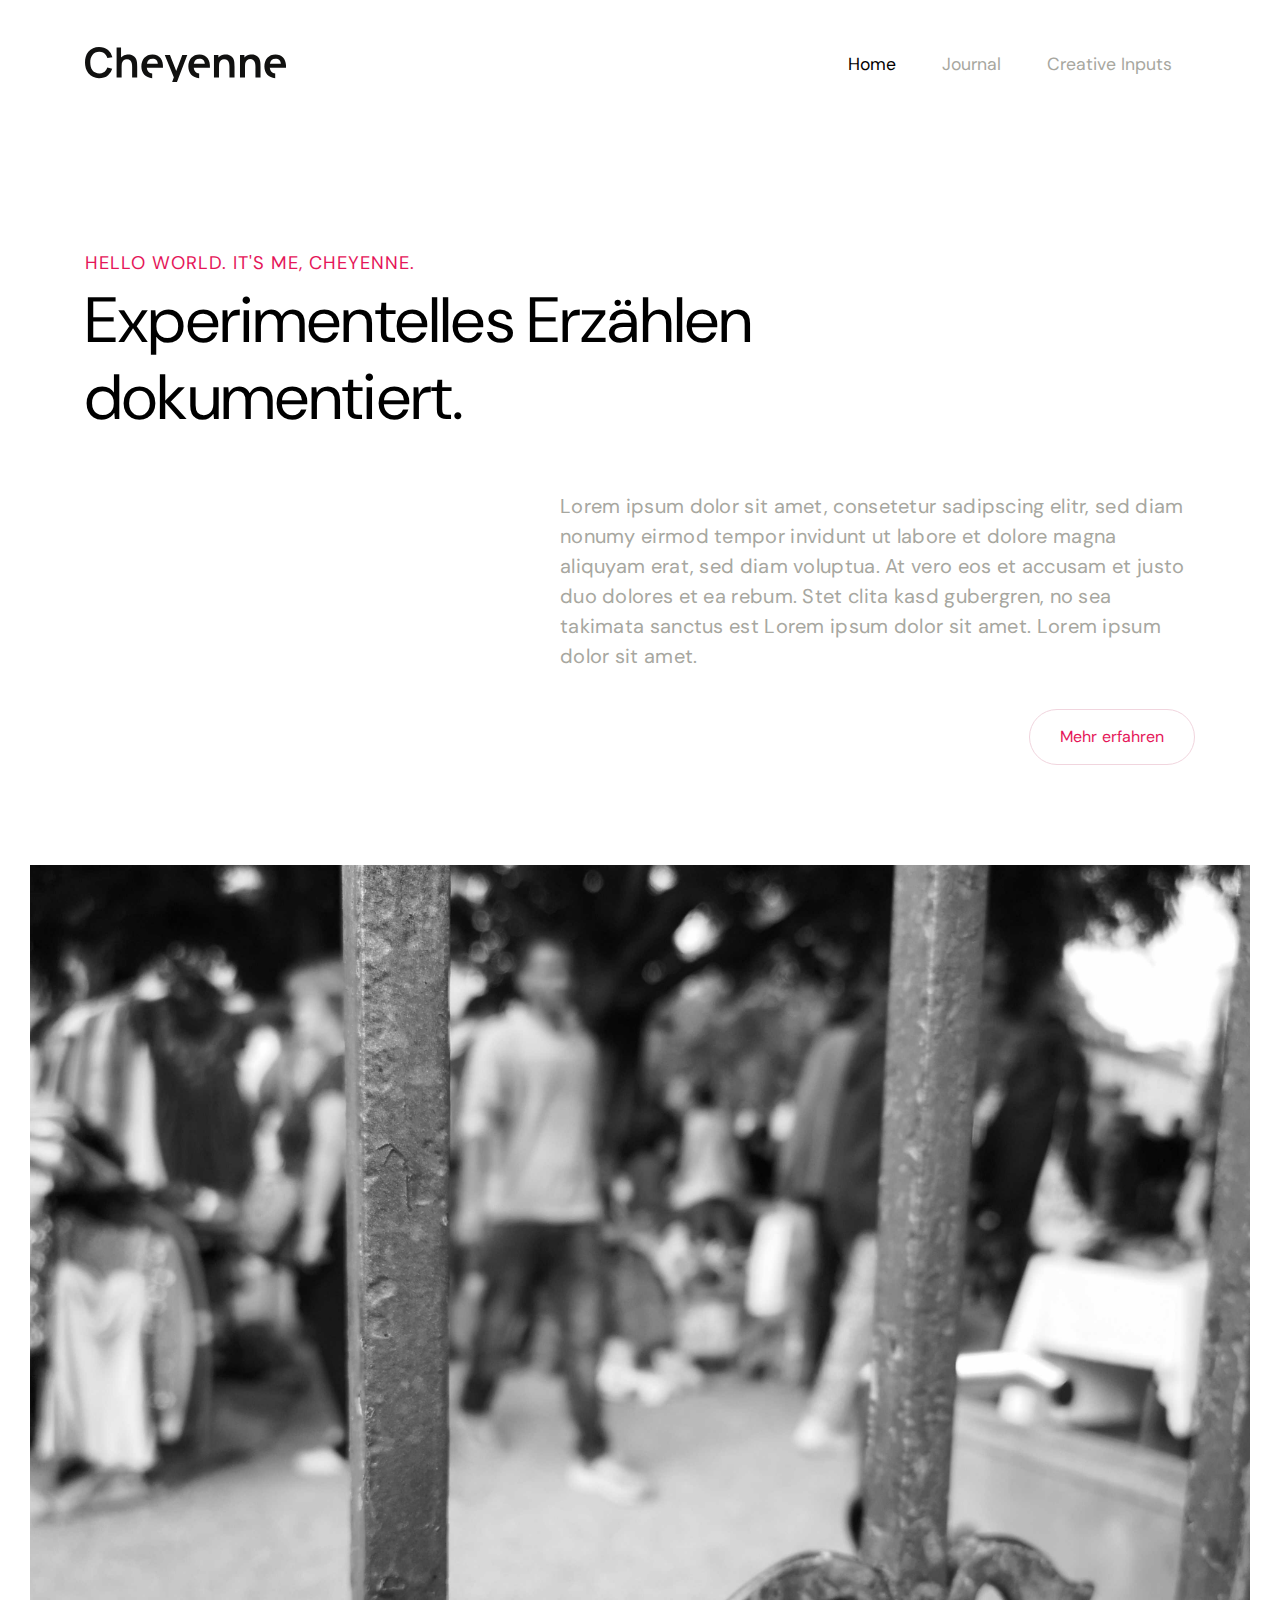
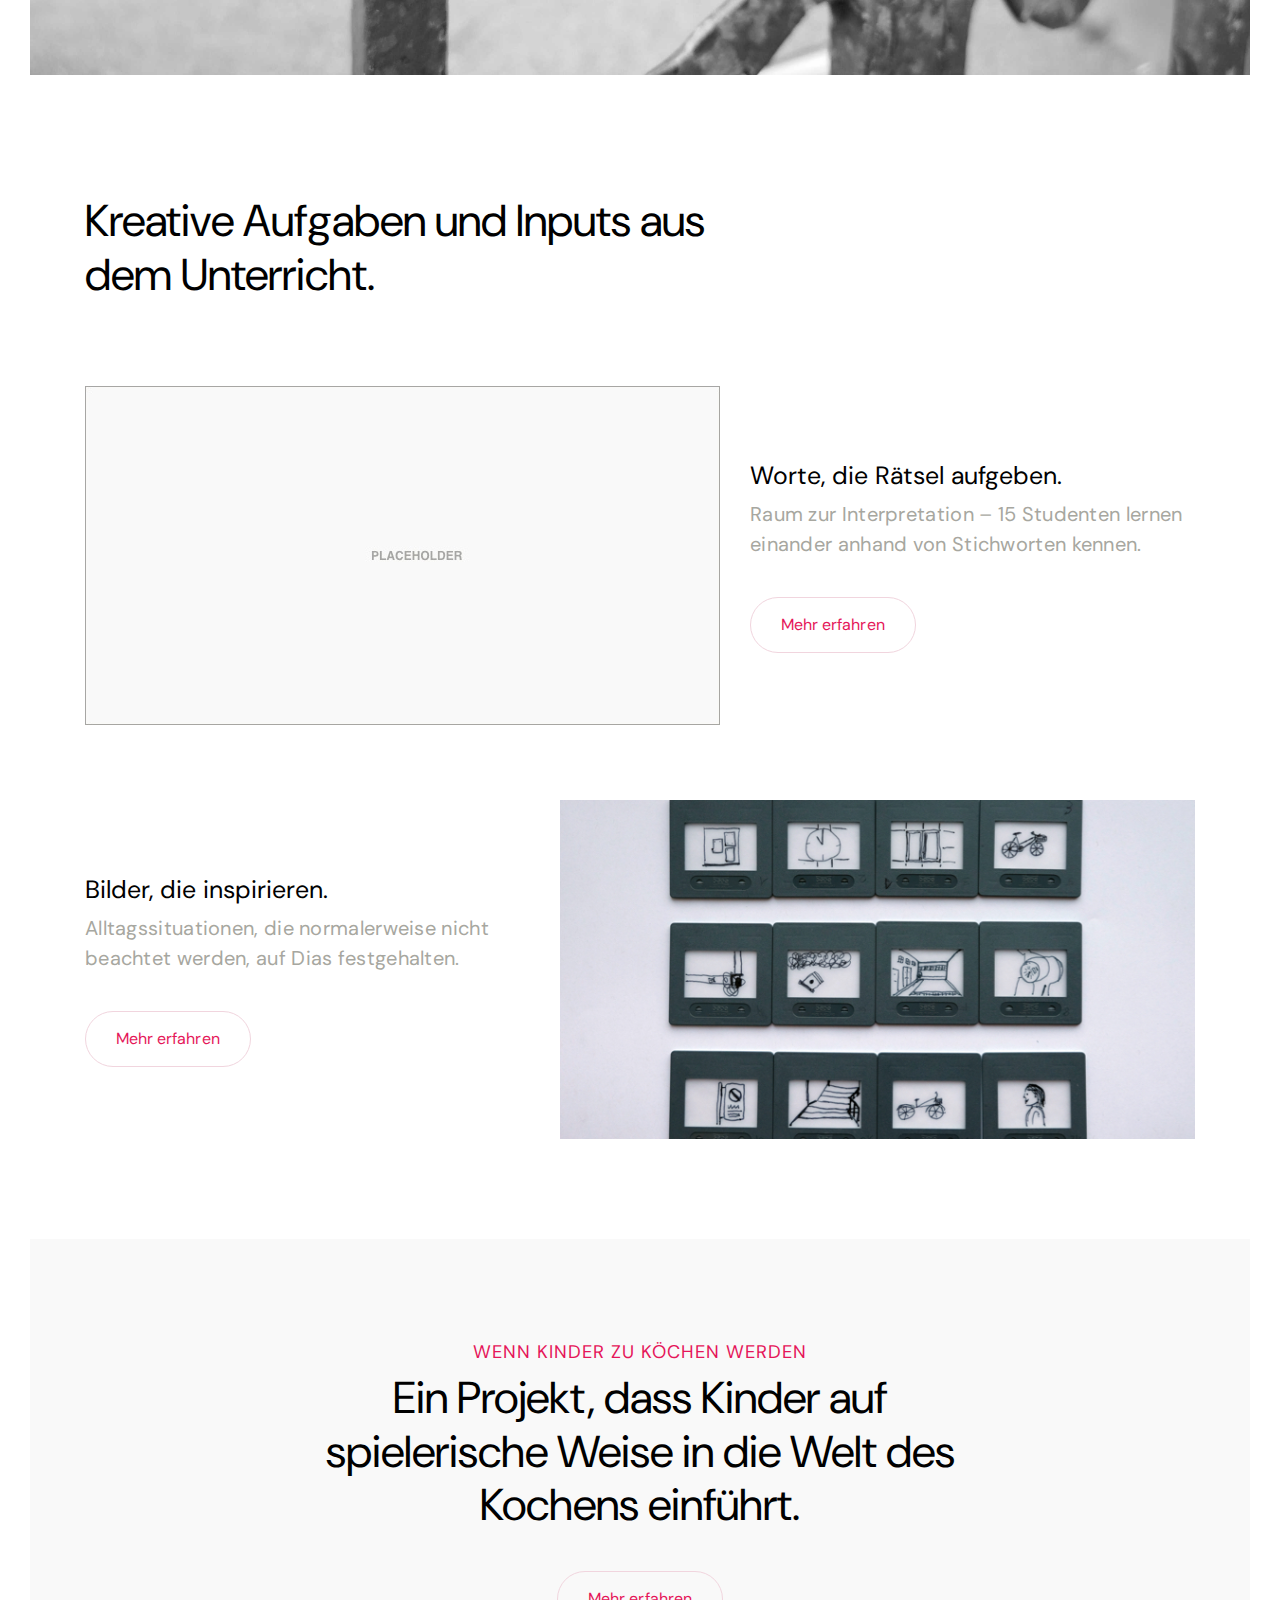
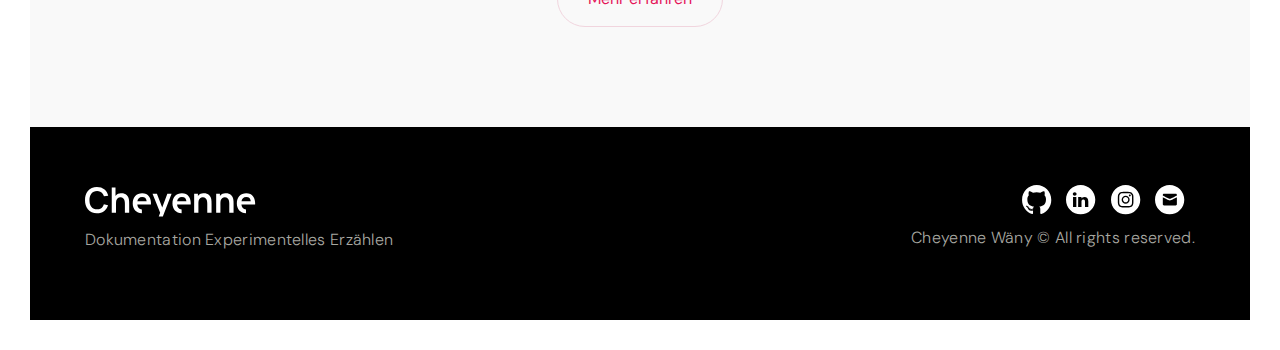
==== docs/index.html @ 1dba22fc "changes" ====
<!DOCTYPE html>
<html lang="en">
<head>
  <meta charset="utf-8">
  <meta name="viewport" content="width=device-width, initial-scale=1, shrink-to-fit=no">
  <title>Home</title>
  <link rel="stylesheet" href="https://stackpath.bootstrapcdn.com/bootstrap/4.4.1/css/bootstrap.min.css" integrity="sha384-Vkoo8x4CGsO3+Hhxv8T/Q5PaXtkKtu6ug5TOeNV6gBiFeWPGFN9MuhOf23Q9Ifjh" crossorigin="anonymous">
  <link rel="stylesheet" type="text/css" href="styles/main.css">
  <link rel="stylesheet" href="styles/normalize.css">
  <link rel="shortcut icon" type="image/jpg" href="img/favicon.jpg">
</head>
<body>
  <div class="siteWrapper">
    <div id="header" class="site-header" role="banner">
      <div class="container">
        <nav class="navbar navbar-expand-lg">
          <a class="navbar-brand" href="index.html">
            <img src="img/Cheyenne-GraphicDesign.svg" id="logo">
          </a>
          <button class="navbar-toggler collapsed" type="button" data-toggle="collapse" data-target="#navbarTogglerDemo02" aria-controls="navbarTogglerDemo02" aria-expanded="false" aria-label="Toggle navigation">
            <span class="navbar-toggler-icon"></span>
            <div id="navbar-close" class="hidden">
              <span class="navbar-toggler-icon-close"></span>
            </div>
          </button>
          <div class="collapse navbar-collapse" id="navbarTogglerDemo02">
            <ul class="navbar-nav mr-auto mt-2 mt-lg-0">
              <li class="nav-item active">
                <a class="nav-link" href="index.html">Home</a>
              </li>
              <li class="nav-item">
                <a class="nav-link" href="journal.html">Journal</a>
              </li>
              <li class="nav-item">
                <a class="nav-link" href="blog.html">Creative Inputs</a>
              </li>
            </ul>
          </div>
        </nav>
      </div>
    </div>
    <div id="primary-content" class="site-main">
      <section role="main">
        <div class="container">
          <div class="row">
            <div class="col-lg-9 col-sm-12">
              <p class="top-title">Hello World. It's me, Cheyenne.</p>
              <h1>Experimentelles Erzählen dokumentiert.</h1>
            </div>
          </div>
        </div>
        <div class="container">
          <div class="row">
            <div class="col-lg-7 offset-lg-5 col-sm-12">
              <p class="pre-text">Lorem ipsum dolor sit amet, consetetur sadipscing elitr, sed diam nonumy eirmod tempor invidunt ut labore et dolore magna aliquyam erat, sed diam voluptua. At vero eos et accusam et justo duo dolores et ea rebum. Stet clita kasd gubergren, no sea takimata sanctus est Lorem ipsum dolor sit amet. Lorem ipsum dolor sit amet.</p>
              <div class="buttonsWrap">
                <a class="secondary-btn" href="#content"> Mehr erfahren</a>
              </div>
            </div>
          </div>
        </div>
      </section>
    </div>
    <div class="container-fluid px-0">
      <div class="row mx-0">
        <div class="col-12 home-image">
        </div>
      </div>
    </div>
    <div id="content" class="site-main">
      <section role="main">
        <div class="container">
          <div class="row">
            <div class="col-sm-12 col-lg-7">
              <h2>Kreative Aufgaben und Inputs aus dem Unterricht.</h2>
            </div>
          </div>
        </div>
        <div class="container">
          <div class="row blog">
            <div class="col-sm-12 col-lg-7">
              <img src="img/placeholer.jpg" class="small img-fluid w-100">
            </div>
            <div class="col-sm-12 col-lg-5">
              <div class="blog-preview">
                <h3>Worte, die Rätsel aufgeben.</h3>
                <p>Raum zur Interpretation – 15 Studenten lernen einander anhand von Stichworten kennen.</p>
                <div class="buttonsWrap">
                  <a class="primary-btn" href="article-one.html">Mehr erfahren</a>
                </div>
              </div>
            </div>
          </div>
        </div>
        <div class="container">
          <div class="row blog">
            <div class="col-lg-7 order-lg-2 col-sm-12">
              <img src="img/human-cam.jpg" class="small img-fluid w-100">
            </div>
            <div class="col-lg-5 order-lg-1 col-sm-12">
              <div class="blog-preview">
                <h3>Bilder, die inspirieren.</h3>
                <p>Alltagssituationen, die normalerweise nicht beachtet werden, auf Dias festgehalten.</p>
                <div class="buttonsWrap">
                  <a class="primary-btn" href="article-two.html">Mehr erfahren</a>
                </div>
              </div>
            </div>
          </div>
        </div>
        <div class="cta container-fluid">
          <div class="row">
            <div class="container">
              <div class="col-lg-8 offset-lg-2 col-sm-10 offset-sm-1">
                <p class="top-title">Wenn Kinder zu Köchen werden</p>
                <h2 class="second">Ein Projekt, dass Kinder auf spielerische Weise in die Welt des Kochens einführt.</h2>
                <div class="buttonsWrap">
                  <a class="primary-btn" href="journal.html">Mehr erfahren</a>
                </div>
              </div>
            </div>
          </div>
        </div>
      </section>
    </div>
    <div id="footer">
      <div class="container">
        <div class="row footer">
          <div class="col-lg-4">
            <a class="navbar-brand" href="index.html">
              <img src="img/Cheyenne-GraphicDesign-white.svg" id="logo-white">
            </a>
            <div class="footer-wrapper__content">
              <p class="footer-text">Dokumentation Experimentelles Erzählen</p>
            </div>
          </div>
          <div class="col-lg-4 offset-lg-4">
            <div class="rightContent">
              <div class="socialmedia">
                <a href="https://github.com/cwaeny" target="_blank">
                  <?xml version="1.0" encoding="UTF-8"?>
                  <svg  viewBox="0 0 27 27" version="1.1" xmlns="http://www.w3.org/2000/svg" xmlns:xlink="http://www.w3.org/1999/xlink">
                    <g id="Page-1" stroke="none" stroke-width="1" fill="none" fill-rule="evenodd">
                      <g id="home" transform="translate(-1279.000000, -3531.000000)">
                        <rect id="Rectangle" fill="#000000" x="0" y="3478" width="1440" height="163"></rect>
                        <g id="Group-2" stroke="#FFFFFF" stroke-width="30">
                          <rect id="Rectangle" x="15" y="15" width="1410" height="3642"></rect>
                        </g>
                        <g id="Github" transform="translate(1279.000000, 3531.000000)" fill="#FFFFFF" fill-rule="nonzero">
                          <g id="Group-5" transform="translate(0.048127, 0.098785)">
                            <path d="M13.1506099,6.92779167e-14 C5.88868058,6.92779167e-14 -8.52651283e-14,5.98798476 -8.52651283e-14,13.3751224 C-8.52651283e-14,19.2846997 3.76805,24.2983495 8.99318966,26.0669479 C9.65041527,26.1907609 9.89170288,25.7767959 9.89170288,25.4235192 C9.89170288,25.1045735 9.87950784,24.0509451 9.87384588,22.9333061 C6.21533349,23.7424094 5.44334379,21.3551891 5.44334379,21.3551891 C4.84513349,19.8091883 3.98320537,19.3981026 3.98320537,19.3981026 C2.79005124,18.5679578 4.0731438,18.5850125 4.0731438,18.5850125 C5.39369258,18.6791458 6.08902771,19.9633454 6.08902771,19.9633454 C7.26192936,22.008142 9.16544462,21.4169849 9.91587523,21.0752257 C10.0339058,20.2109713 10.3747136,19.6204787 10.7508,19.2866931 C7.82986984,18.9484778 4.75933266,17.801602 4.75933266,12.6765427 C4.75933266,11.2162585 5.27304875,10.0230913 6.11428884,9.08640971 C5.97774792,8.74930179 5.52762023,7.38913109 6.24168349,5.54677647 C6.24168349,5.54677647 7.34598801,5.18729807 9.85903762,6.9178002 C10.9080289,6.62144644 12.0330215,6.47282659 13.1506099,6.46773229 C14.2681984,6.47282659 15.394062,6.62144644 16.4450132,6.9178002 C18.9550141,5.18729807 20.0577942,5.54677647 20.0577942,5.54677647 C20.7735996,7.38913109 20.3232541,8.74930179 20.1867132,9.08640971 C21.0299132,10.0230913 21.5401451,11.2162585 21.5401451,12.6765427 C21.5401451,17.813784 18.4637281,18.9449339 15.5353938,19.2760616 C16.0070806,19.6911341 16.427374,20.5051101 16.427374,21.7529853 C16.427374,23.5424038 16.4121302,24.9827539 16.4121302,25.4235192 C16.4121302,25.7794538 16.6488446,26.1965197 17.3154343,26.065176 C22.537743,24.2945842 26.3010021,19.2827063 26.3010021,13.3751224 C26.3010021,5.98798476 20.4131926,6.92779167e-14 13.1506099,6.92779167e-14" id="Fill-51"></path>
                            <path d="M4.98080331,19.2038558 C4.9518401,19.2705243 4.84905331,19.290237 4.75541279,19.24461 C4.66003018,19.2009765 4.6064591,19.110387 4.63738223,19.0437185 C4.66569214,18.975278 4.76869671,18.9564514 4.86386158,19.0018569 C4.95946197,19.0457119 5.01390414,19.1371873 4.98080331,19.2038558" id="Fill-52"></path>
                            <path d="M5.51346527,19.8080808 C5.45074792,19.8672187 5.32814423,19.8397539 5.24495662,19.7462851 C5.15893801,19.6530377 5.14282314,19.5283388 5.20641158,19.468315 C5.27108884,19.4091771 5.38999049,19.4368634 5.47622688,19.5301107 C5.56224544,19.6244655 5.57901362,19.7482785 5.51346527,19.8080808" id="Fill-53"></path>
                            <path d="M6.03197231,20.5784234 C5.95139792,20.6353463 5.81964792,20.5819672 5.73820249,20.463027 C5.6576281,20.3440868 5.6576281,20.2014472 5.73994462,20.1443028 C5.82160784,20.0871584 5.95139792,20.138544 6.03393223,20.2565983 C6.11428884,20.3773104 6.11428884,20.5201715 6.03197231,20.5784234" id="Fill-54"></path>
                            <path d="M6.74233349,21.3226301 C6.67025205,21.403474 6.51672523,21.3817679 6.40435662,21.2714659 C6.28937479,21.1636002 6.25736279,21.0105506 6.32966197,20.9297067 C6.40261444,20.8486413 6.5570124,20.8714548 6.67025205,20.9808709 C6.78436279,21.0885151 6.81920579,21.2426722 6.74233349,21.3226301" id="Fill-55"></path>
                            <path d="M7.72229214,21.7547573 C7.69049792,21.8595221 7.54263305,21.9071424 7.39367936,21.862623 C7.2449434,21.8167745 7.14760084,21.694069 7.17765288,21.5881967 C7.20857605,21.4827674 7.35709423,21.4331536 7.50713679,21.480774 C7.65565497,21.526401 7.75321527,21.6482206 7.72229214,21.7547573" id="Fill-56"></path>
                            <path d="M8.79850453,21.8349367 C8.80220662,21.9452387 8.67590084,22.0367142 8.51954297,22.0384861 C8.36231405,22.0422514 8.23513718,21.9529909 8.23339505,21.8444608 C8.23339505,21.7330513 8.35686984,21.6424618 8.51409875,21.6398039 C8.67045662,21.6367031 8.79850453,21.7252991 8.79850453,21.8349367" id="Fill-57"></path>
                            <path d="M9.80002231,21.6615099 C9.8187504,21.7691542 9.71008388,21.8796777 9.55481488,21.9089144 C9.4021591,21.9374866 9.26082727,21.8710396 9.24144588,21.7642814 C9.22250001,21.6539793 9.33312644,21.5434557 9.48556444,21.5148835 C9.64105123,21.4874187 9.78020536,21.5520938 9.80002231,21.6615099" id="Fill-58"></path>
                          </g>
                        </g>
                      </g>
                    </g>
                  </svg>
                </a>
                <a href="https://www.linkedin.com/in/cheyenne-w%C3%A4ny-b12653179/" target="_blank">
                  <?xml version="1.0" encoding="UTF-8"?>
                  <svg viewBox="0 0 27 27" version="1.1" xmlns="http://www.w3.org/2000/svg" xmlns:xlink="http://www.w3.org/1999/xlink">
                    <g id="Page-1" stroke="none" stroke-width="1" fill="none" fill-rule="evenodd">
                      <g id="home" transform="translate(-1159.000000, -3531.000000)">
                        <rect id="Rectangle" fill="#000000" x="0" y="3478" width="1440" height="163"></rect>
                        <g id="Group-2" stroke="#FFFFFF" stroke-width="30">
                          <rect id="Rectangle" x="15" y="15" width="1410" height="3642"></rect>
                        </g>
                        <g id="LinkedIN" transform="translate(1159.000000, 3531.000000)" fill="#FFFFFF" fill-rule="nonzero">
                          <path d="M0,13.175 C0,5.89864807 5.89864807,0 13.175,0 C20.4513519,0 26.35,5.89864807 26.35,13.175 C26.35,20.4513519 20.4513519,26.35 13.175,26.35 C5.89864807,26.35 0,20.4513519 0,13.175 Z M9.31063087,10.9121105 L6.32488773,10.9121105 L6.32488773,19.8830292 L9.31063087,19.8830292 L9.31063087,10.9121105 Z M9.50727943,8.13704341 C9.48790076,7.25745055 8.8588996,6.5875 7.83749569,6.5875 C6.81609178,6.5875 6.14833333,7.25745055 6.14833333,8.13704341 C6.14833333,8.99841692 6.79635537,9.68765857 7.7987384,9.68765857 L7.81781892,9.68765857 C8.8588996,9.68765857 9.50727943,8.99841692 9.50727943,8.13704341 Z M20.0783627,14.7393786 C20.0783627,11.9839003 18.6054065,10.7014559 16.6406498,10.7014559 C15.0554167,10.7014559 14.3456811,11.5721773 13.9494026,12.183004 L13.9494026,10.9123486 L10.9633017,10.9123486 C11.0026553,11.7541333 10.9633017,19.8832673 10.9633017,19.8832673 L13.9494026,19.8832673 L13.9494026,14.8731662 C13.9494026,14.605055 13.9687813,14.3375988 14.0477269,14.1456399 C14.2635156,13.6100129 14.7548389,13.055452 15.5797135,13.055452 C16.6605652,13.055452 17.0926196,13.8780646 17.0926196,15.0835826 L17.0926196,19.8830292 L20.0782435,19.8830292 L20.0783627,14.7393786 Z" id="Combined-Shape"></path>
                        </g>
                      </g>
                    </g>
                  </svg>
                </a>
                <a href="https://www.instagram.com/logrinto/" target="_blank">
                  <?xml version="1.0" encoding="UTF-8"?>
                  <svg viewBox="0 0 27 27" version="1.1" xmlns="http://www.w3.org/2000/svg" xmlns:xlink="http://www.w3.org/1999/xlink">
                    <g id="Page-1" stroke="none" stroke-width="1" fill="none" fill-rule="evenodd">
                      <g id="home" transform="translate(-1239.000000, -3531.000000)">
                        <rect id="Rectangle" fill="#000000" x="0" y="3478" width="1440" height="163"></rect>
                        <g id="Group-2" stroke="#FFFFFF" stroke-width="30">
                          <rect id="Rectangle" x="15" y="15" width="1410" height="3642"></rect>
                        </g>
                        <g id="Instagram" transform="translate(1239.000000, 3531.000000)" fill="#FFFFFF" fill-rule="nonzero">
                          <g id="Group-6">
                            <path d="M-4.61852778e-14,13.175 C-4.61852778e-14,5.89864807 5.89864807,1.81188398e-13 13.175,1.81188398e-13 C20.4513519,1.81188398e-13 26.35,5.89864807 26.35,13.175 C26.35,20.4513519 20.4513519,26.35 13.175,26.35 C5.89864807,26.35 -4.61852778e-14,20.4513519 -4.61852778e-14,13.175 Z M13.1756587,6.14833333 C11.2673133,6.14833333 11.0278186,6.15667759 10.2782997,6.19078656 C9.53024468,6.22504192 9.01963491,6.34347177 8.57285138,6.5172372 C8.11069684,6.69671183 7.7186633,6.93679209 7.32809367,7.32750813 C6.93723125,7.71807776 6.697151,8.11011125 6.51709078,8.57211942 C6.34288619,9.01904937 6.22430996,9.52980551 6.19064015,10.2775677 C6.15711675,11.0270866 6.14833333,11.2667278 6.14833333,13.1750732 C6.14833333,15.0834186 6.15682396,15.3221814 6.19078656,16.0717003 C6.22518829,16.8197553 6.34361815,17.3303651 6.5172372,17.7771486 C6.69685821,18.2393032 6.9369385,18.6313367 7.3276545,19.0219063 C7.71807776,19.4127687 8.11011125,19.6534346 8.57197304,19.8329092 C9.01904937,20.0066746 9.52980551,20.1251045 10.2777141,20.1593599 C11.0272331,20.1934688 11.2665814,20.201813 13.1747804,20.201813 C15.0832722,20.201813 15.322035,20.1934688 16.0715539,20.1593599 C16.8196089,20.1251045 17.3308043,20.0066746 17.7778806,19.8329092 C18.2398887,19.6534346 18.6313367,19.4127687 19.0217599,19.0219063 C19.4126223,18.6313367 19.6527026,18.2393032 19.8327628,17.777295 C20.0055035,17.3303651 20.1240798,16.8196089 20.1592134,16.0718467 C20.1928832,15.3223278 20.2016667,15.0834186 20.2016667,13.1750732 C20.2016667,11.2667278 20.1928832,11.0272331 20.1592134,10.2777141 C20.1240798,9.5296591 20.0055035,9.01904937 19.8327628,8.57226579 C19.6527026,8.11011125 19.4126223,7.71807776 19.0217599,7.32750813 C18.6308975,6.93664571 18.2400351,6.69656542 17.7774414,6.5172372 C17.3294868,6.34347177 16.8185842,6.22504192 16.0705292,6.19078656 C15.3210103,6.15667759 15.0823939,6.14833333 13.1734629,6.14833333 L13.1756587,6.14833333 Z" id="Combined-Shape"></path>
                            <path d="M12.5453016,7.41461043 C12.7323886,7.41431763 12.9411413,7.41461043 13.1756588,7.41461043 C15.0517983,7.41461043 15.2741653,7.42134439 16.0150472,7.45501416 C16.7001543,7.48634171 17.071986,7.60081903 17.3196786,7.69699754 C17.6475931,7.82435719 17.8813786,7.97660323 18.1271681,8.22253911 C18.373104,8.46847499 18.52535,8.70269965 18.6530025,9.03061421 C18.749181,9.278014 18.8638047,9.64984566 18.8949858,10.3349528 C18.9286556,11.0756883 18.9359752,11.2982017 18.9359752,13.1734629 C18.9359752,15.0487241 18.9286556,15.2712375 18.8949858,16.011973 C18.8636583,16.6970802 18.749181,17.0689118 18.6530025,17.3163116 C18.5256428,17.6442261 18.373104,17.8777188 18.1271681,18.1235083 C17.8812322,18.3694442 17.6477395,18.5216903 17.3196786,18.6490499 C17.0722788,18.7456676 16.7001543,18.8598521 16.0150472,18.8911797 C15.2743117,18.9248495 15.0517983,18.932169 13.1756588,18.932169 C11.2993728,18.932169 11.0770058,18.9248495 10.3362703,18.8911797 C9.65116316,18.8595594 9.2793315,18.7450821 9.03149254,18.6489035 C8.70357799,18.5215439 8.46935336,18.3692979 8.22341744,18.123362 C7.97748156,17.8774261 7.82523552,17.643787 7.69758308,17.315726 C7.60140457,17.0683262 7.48678088,16.6964946 7.45559974,16.0113875 C7.42192993,15.270652 7.41519597,15.0481385 7.41519597,13.1717062 C7.41519597,11.2952739 7.42192993,11.0739316 7.45559974,10.3331961 C7.4869273,9.64808895 7.60140457,9.27625729 7.69758308,9.02856475 C7.82494273,8.7006502 7.97748156,8.46642553 8.22341744,8.22048965 C8.46935336,7.97455372 8.70357799,7.82230773 9.03149254,7.69465528 C9.27918513,7.59803761 9.65116316,7.48385309 10.3362703,7.45237916 C10.984487,7.42310106 11.235693,7.41431763 12.5453016,7.41285372 L12.5453016,7.41461043 Z M16.9264739,8.58134201 C16.4609524,8.58134201 16.0832651,8.95859013 16.0832651,9.424258 C16.0832651,9.88977954 16.4609524,10.2674668 16.9264739,10.2674668 C17.3919955,10.2674668 17.7696827,9.88977954 17.7696827,9.424258 C17.7696827,8.9587365 17.3919955,8.58104921 16.9264739,8.58104921 L16.9264739,8.58134201 Z M13.1756588,9.56654949 C11.1828461,9.56654949 9.56713508,11.1822605 9.56713508,13.1750732 C9.56713508,15.1678859 11.1828461,16.7828649 13.1756588,16.7828649 C15.1684715,16.7828649 16.7835969,15.1678859 16.7835969,13.1750732 C16.7835969,11.1822605 15.1683251,9.56654949 13.1755124,9.56654949 L13.1756588,9.56654949 Z" id="Combined-Shape"></path>
                            <path d="M13.1756587,10.8328266 C14.4691644,10.8328266 15.5179054,11.8814211 15.5179054,13.1750732 C15.5179054,14.4685789 14.4691644,15.5173198 13.1756587,15.5173198 C11.8820067,15.5173198 10.8334121,14.4685789 10.8334121,13.1750732 C10.8334121,11.8814211 11.8820067,10.8328266 13.1756587,10.8328266 L13.1756587,10.8328266 Z" id="Shape"></path>
                          </g>
                        </g>
                      </g>
                    </g>
                  </svg>
                </a>
                <a href="mailto:ch.waeny@gmx.ch" target="_blank">
                  <?xml version="1.0" encoding="UTF-8"?>
                  <svg viewBox="0 0 27 27" version="1.1" xmlns="http://www.w3.org/2000/svg" xmlns:xlink="http://www.w3.org/1999/xlink">
                    <g id="Page-1" stroke="none" stroke-width="1" fill="none" fill-rule="evenodd">
                      <g id="home" transform="translate(-1199.000000, -3531.000000)">
                        <rect id="Rectangle" fill="#000000" x="0" y="3478" width="1440" height="163"></rect>
                        <g id="Group-2" stroke="#FFFFFF" stroke-width="30">
                          <rect id="Rectangle" x="15" y="15" width="1410" height="3642"></rect>
                        </g>
                        <g id="Mail" transform="translate(1199.000000, 3531.000000)" fill="#FFFFFF" fill-rule="nonzero">
                          <path d="M13.175,26.35 C5.89864842,26.35 0,20.4513516 0,13.175 C0,5.89864842 5.89864842,0 13.175,0 C20.4513516,0 26.35,5.89864842 26.35,13.175 C26.35,20.4513516 20.4513516,26.35 13.175,26.35 Z M13.3585717,12.4355663 C14.4373407,12.4355663 19.6825717,9.486 19.6825717,9.486 L19.6910037,8.959 C19.6910037,8.377192 19.2188117,7.905 18.6354227,7.905 L8.08172067,7.905 C7.49885867,7.905 7.02666667,8.377192 7.02666667,8.959 L7.02666667,9.428557 C7.02666667,9.428557 12.3293407,12.4355663 13.3585717,12.4355663 Z M13.3585717,13.8848163 C12.3293407,13.8848163 7.03457167,11.067 7.03509867,11.067 L7.02666667,17.391 C7.02666667,17.972808 7.49938567,18.445 8.08172067,18.445 L18.6354227,18.445 C19.2188117,18.445 19.6910037,17.972808 19.6910037,17.391 L19.6825717,11.067 C19.6825717,11.067 14.4868787,13.8848163 13.3585717,13.8848163 Z" id="Combined-Shape"></path>
                        </g>
                      </g>
                    </g>
                  </svg>
                </a>
              </div>
              <div class="copyright">
                <div class="footer-wrapper__content">
                  <p class="footer-text">Cheyenne Wäny © All rights reserved.</p>
                </div>
              </div>
            </div>
          </div>
        </div>
      </div>
    </div>
    <script src="https://code.jquery.com/jquery-3.4.1.slim.min.js" integrity="sha384-J6qa4849blE2+poT4WnyKhv5vZF5SrPo0iEjwBvKU7imGFAV0wwj1yYfoRSJoZ+n" crossorigin="anonymous"></script>
    <script src="https://cdn.jsdelivr.net/npm/popper.js@1.16.0/dist/umd/popper.min.js" integrity="sha384-Q6E9RHvbIyZFJoft+2mJbHaEWldlvI9IOYy5n3zV9zzTtmI3UksdQRVvoxMfooAo" crossorigin="anonymous"></script>
    <script src="https://stackpath.bootstrapcdn.com/bootstrap/4.4.1/js/bootstrap.min.js" integrity="sha384-wfSDF2E50Y2D1uUdj0O3uMBJnjuUD4Ih7YwaYd1iqfktj0Uod8GCExl3Og8ifwB6" crossorigin="anonymous"></script>
  </div>
</body>
</html>
---- docs/styles/main.css ----
@import url('https://fonts.googleapis.com/css?family=DM+Sans:400,400i,500,700&display=swap');

html {
  scroll-behavior: smooth;
  overflow-x: hidden;
}

body {
  font-size: 16px;
  overflow-x: hidden;
}

::selection {
  color: white;
  background: #E51659;
}

.siteWrapper{
  padding: 0;
}

@media (min-width: 992px){
  .siteWrapper{
    padding: 30px;
  }
}

.home-image {
  background-image: url('../img/home-img.jpg');
  background-size: cover;
  background-repeat:no-repeat;
  height: 60vh;
}

@media (min-width: 992px){
  .home-image {
    height: 90vh;
  }
}

#header {
  position: fixed;
  top: 0;
  left: 0;
  right: 0;
  z-index: 5;
  /*height: 117px;*/
  line-height: 117px;
  background: white;
  transition: top 0.3s;
  /*box-shadow: 0 2px 50px 0 rgba(100,111,121,.11);*/
}

#navbarNav{
  display: inline;
}

.navbar {
  padding: 0;
}

.navbar-toggler {
  padding: 0;
  border: none;
}

.navbar-toggler{
  background-image: url('../img/nav-close.svg');
  background-size: 100% 100%;
}


.navbar-toggler.collapsed{
  background-image: url('../img/m-nav.svg');
  background-size: 100% 100%;
}


.navbar-light {
  background-image: none;
}


@media (min-width: 992px){
  .navbar-nav{
    flex-direction: row;
    left: auto!important;
    right: 0px;
    position: absolute;
    text-align: center;
  }
}

.nav-item{
  /*padding: 0 15px 0 15px;*/
  font-family: 'DM Sans', sans-serif;
  font-weight: 400;
  padding-bottom: 15px;
}

@media (min-width: 992px){
  .nav-item{
    padding: 0 15px 0 15px;
    font-family: 'DM Sans', sans-serif;
    font-weight: 400;
  }
}

a.nav-link{
  color: #A7A7A0;
  font-size: 1.6rem;
  line-height: 50px;
}

@media (min-width: 992px){
  a.nav-link{
    color: #A7A7A0;
    font-size: 1.1rem;
  }

  a.nav-link:hover{
    color: #000000;
  }
}


.active a{
  color: black;
}

#logo {
  height: 35px;
  width: auto;
}

.container-none {
  width: 100%;
  margin-right: auto;
  margin-left: auto; }
  @media (min-width: 576px) {
    .container-none {
      max-width: 540px; } }
  @media (min-width: 768px) {
    .container-none {
      max-width: 720px; } }
  @media (min-width: 992px) {
    .container-none {
      max-width: 960px; } }
  @media (min-width: 1200px) {
    .container-none {
      max-width: 1140px; } }

.container {
  width: 100%;
  padding-right: 15px;
  padding-left: 15px;
  margin-right: auto;
  margin-left: auto; }
  @media (min-width: 576px) {
    .container {
      max-width: 540px; } }
  @media (min-width: 768px) {
    .container {
      max-width: 720px; } }
  @media (min-width: 992px) {
    .container {
      max-width: 960px; } }
  @media (min-width: 1200px) {
    .container {
      max-width: 1140px; } }

.container-fluid {
  width: 100%;
  padding-right: 15px;
  padding-left: 15px;
  margin-right: auto;
  margin-left: auto; }

.row {
  display: flex;
  flex-wrap: wrap;
  margin-right: -15px;
  margin-left: -15px; }

  .no-gutters {
  margin-right: 0;
  margin-left: 0; }
  .no-gutters > .col,
  .no-gutters > [class*="col-"] {
    padding-right: 0;
    padding-left: 0; }

.col-1, .col-2, .col-3, .col-4, .col-5, .col-6, .col-7, .col-8, .col-9, .col-10, .col-11, .col-12, .col,
.col-auto, .col-sm-1, .col-sm-2, .col-sm-3, .col-sm-4, .col-sm-5, .col-sm-6, .col-sm-7, .col-sm-8, .col-sm-9, .col-sm-10, .col-sm-11, .col-sm-12, .col-sm,
.col-sm-auto, .col-md-1, .col-md-2, .col-md-3, .col-md-4, .col-md-5, .col-md-6, .col-md-7, .col-md-8, .col-md-9, .col-md-10, .col-md-11, .col-md-12, .col-md,
.col-md-auto, .col-lg-1, .col-lg-2, .col-lg-3, .col-lg-4, .col-lg-5, .col-lg-6, .col-lg-7, .col-lg-8, .col-lg-9, .col-lg-10, .col-lg-11, .col-lg-12, .col-lg,
.col-lg-auto, .col-xl-1, .col-xl-2, .col-xl-3, .col-xl-4, .col-xl-5, .col-xl-6, .col-xl-7, .col-xl-8, .col-xl-9, .col-xl-10, .col-xl-11, .col-xl-12, .col-xl,
.col-xl-auto {
  position: relative;
  width: 100%;
  min-height: 1px;
 }

  div {
    display: block;
  }

#content-blog {
  margin-bottom: 45px;
  animation: fadein 1.5s;
  -moz-animation: fadein 1.5s; /* Firefox */
  -webkit-animation: fadein 1.5s; /* Safari and Chrome */
  -o-animation: fadein 1.5s; /* Opera */
}

@media (min-width: 992px){
  #content-blog {
    margin-bottom: 100px;
    animation: fadein 1.5s;
    -moz-animation: fadein 1.5s; /* Firefox */
    -webkit-animation: fadein 1.5s; /* Safari and Chrome */
    -o-animation: fadein 1.5s; /* Opera */
}
}


  #primary-content {
    margin-top: 180px;
    margin-bottom: 40px;
    animation: fadein 1.5s;
    -moz-animation: fadein 1.5s; /* Firefox */
    -webkit-animation: fadein 1.5s; /* Safari and Chrome */
    -o-animation: fadein 1.5s; /* Opera */
}

  @media (min-width: 992px){
    #primary-content {
      margin-top: 220px;
      margin-bottom: 100px;
      animation: fadein 1.5s;
      -moz-animation: fadein 1.5s; /* Firefox */
      -webkit-animation: fadein 1.5s; /* Safari and Chrome */
      -o-animation: fadein 1.5s; /* Opera */
  }
}
@keyframes fadein {
    from {
        opacity:0;
    }
    to {
        opacity:1;
    }
}
@-moz-keyframes fadein { /* Firefox */
    from {
        opacity:0;
    }
    to {
        opacity:1;
    }
}
@-webkit-keyframes fadein { /* Safari and Chrome */
    from {
        opacity:0;
    }
    to {
        opacity:1;
    }
}
@-o-keyframes fadein { /* Opera */
    from {
        opacity:0;
    }
    to {
        opacity: 1;
    }
}


  h1 {
    font-family: 'DM Sans', sans-serif;
    font-weight: 400;
    font-size: 2.8rem;
    color: #000000;
    letter-spacing: 0.18px;
    line-height: 1.2;
    margin-bottom: 35px;
  }


  @media (min-width: 992px){
    h1 {
      font-family: 'DM Sans', sans-serif;
      font-weight: 400;
      font-size: 4rem;
      color: #000000;
      letter-spacing: 0.18px;
      line-height: 1.2;
      margin-bottom: 55px;
    }
  }


  .top-title {
    font-family: 'DM Sans', sans-serif;
    font-weight: 400;
    font-size: 1.15rem;
    color: #E51659;
    letter-spacing: 1px;
    text-transform: uppercase;
    margin-bottom: .325rem;
  }

p {
  font-family: 'DM Sans', sans-serif;
  font-weight: 400;
  font-size: 1.25rem;
  color: #A7A7A0;
  letter-spacing: 0.3px;
  line-height: 1.5;
}


img.home {
  display: 100%;
}

#content {
  margin-top: 100px;
  animation: fadein 2s;
    -moz-animation: fadein 2s; /* Firefox */
    -webkit-animation: fadein 2s; /* Safari and Chrome */
    -o-animation: fadein 2s; /* Opera */
}

@media (min-width: 992px){
  #content {
    margin-top: 120px;
  }
}

@keyframes fadein {
    from {
        opacity:0;
    }
    to {
        opacity:1;
    }
}
@-moz-keyframes fadein { /* Firefox */
    from {
        opacity:0;
    }
    to {
        opacity:1;
    }
}
@-webkit-keyframes fadein { /* Safari and Chrome */
    from {
        opacity:0;
    }
    to {
        opacity:1;
    }
}
@-o-keyframes fadein { /* Opera */
    from {
        opacity:0;
    }
    to {
        opacity: 1;
    }
}

h2 {
font-family: 'DM Sans', sans-serif;
font-weight: 400;
font-size: 2.2rem;
color: #000000;
/*margin-bottom: 35px;*/
}

@media (min-width: 992px){
  h2 {
  font-family: 'DM Sans', sans-serif;
  font-weight: 400;
  font-size: 2.8rem;
  color: #000000;
  /*margin-bottom: 35px;*/
  }
}

.buttonsWrap {
  margin-top: 25px;
  /*margin-bottom: 75px;*/
  justify-content: flex-end;
}

@media (min-width: 992px) {
  .buttonsWrap {
    margin-top: 38px;
    /*margin-bottom: 75px;*/
    justify-content: flex-end;
  }
}

.primary-btn {
  border: 1px solid #F1D5DE;
  color: #E51659;
  padding: 15px 30px 15px 30px;
  border-radius: 30px;
  font-family: 'DM Sans', sans-serif;
  font-weight: 400;
  font-size: 1rem;
  letter-spacing: 0.05px;
  display: inline-block;
  text-align: center;
  -webkit-transition-duration: 0.4s; /* Safari */
  transition-duration: 0.4s;
  cursor: pointer;
  text-decoration: none;
}

.primary-btn:hover {
  color: #FFFFFF;
  background-color: #E51659;
  text-decoration: none;
}

h3 {
  font-family: 'DM Sans', sans-serif;
  font-weight: 400;
  font-size: 1.56rem;
  color: #000000;
}

.blog-preview {
  padding-top: 28px;
  /*padding-bottom: 75px;*/
}

@media (min-width: 992px) {
  .blog-preview {
    padding-top: 75px;
    /*padding-bottom: 75px;*/
  }
}

.cta {
  background-color: #F9F9F9;
  text-align: center;
  padding-top: 100px;
  padding-bottom: 100px;
  margin-top: 100px;
}


.secondary-btn {
  border: 1px solid #F1D5DE;
  color: #E51659;
  padding: 15px 30px 15px 30px;
  border-radius: 30px;
  font-family: 'DM Sans', sans-serif;
  font-weight: 400;
  font-size: 1rem;
  letter-spacing: 0.05px;
  display: inline-block;
  text-align: center;
  -webkit-transition-duration: 0.4s; /* Safari */
  transition-duration: 0.4s;
  cursor: pointer;
  text-decoration: none;
  float: right;
  /*margin-bottom: 60px;*/
}

.secondary-btn:hover {
  color: #FFFFFF;
  background-color: #E51659;
  text-decoration: none;
}

h2.second {
  margin-bottom: 0px;
}

#footer {
  background-color: #000000;
  height: 300px;
}

@media (min-width: 992px) {
  #footer {
    background-color: #000000;
    height: 193px;
  }
}

hr {
  color: #A7A7A0;
}

h5 {
  font-family: 'DM Sans', sans-serif;
  font-weight: 400;
  color: #000000;
  margin: 0;

}
h5 .btn-symbol::after {
  content: url(../img/close.svg);
  float: right;
  width: 27px;
  height: 27px;
  position: absolute;
  right: 0;
  top: 0;
  bottom: 0;
  margin: auto;
}

button.btn.btn-link.btn-symbol.collapsed::after {
  content: url(../img/open.svg);
  float: right;
  width: 27px;
  height: 27px;
  position: absolute;
  right: 0;
  top: 0;
  bottom: 0;
  margin: auto;
}

button.btn.btn-link.btn-symbol{
  text-decoration: none;
  position: relative;
}

.collapsed:focus {
  text-decoration: none;
}

.btn-link {
    color: #000000;
    text-decoration: none;
    font-size: 1.25rem;
}

.btn-link:hover {
    color: #000000;
    text-decoration: none;
}

.btn-link:active {
    color: #000000;
    text-decoration: none;
}

.card-header {
  background-color: white;
  padding-top: 12px;
  padding-bottom: 12px;
  padding-left: 0;
  padding-right:0;
}

.card {
  border: none;
}

.card-body {
  padding: 1rem 0 0 0;
}

button {
  padding: 0;

}
button:focus{
  outline: none;
}
.btn {
  padding: 0;
}

.rectancle {
  background-color: #f9f9f9;
  padding: 19px 0 19px 24px;
  margin-bottom: 15px;
}

@media (min-width: 992px){
  .rectancle {
    background-color: #f9f9f9;
    padding: 19px 0 19px 24px;
    /*margin-bottom: 60px;*/
  }
}


.dataInner {
  margin-left: 60px;
}


.imageWrap {
  float: left;
  min-width: 44px;
  text-align: center;
  position: relative;
  padding-top: 5px;
}

.images-fluid {
  max-width: 100%;
  height: auto;
}

.articleContent {
  margin-top: 40px;
}

.articleText {
  margin-top: 40px;
}

@media (min-width: 992px){
  .articleContent {
    margin-top: 100px;
}
.articleText {
  margin-top: 0;
}

}

.value {
  margin: 0;
  font-size: 1.3rem;
}

.small-title {
  color: #000000;
  font-size: 1.125rem;
  margin: 0;
}

.accordion, .journal, .journal-mid {
  animation: fadein 2s;
    -moz-animation: fadein 2s; /* Firefox */
    -webkit-animation: fadein 2s; /* Safari and Chrome */
    -o-animation: fadein 2s; /* Opera */
}
@keyframes fadein {
    from {
        opacity:0;
    }
    to {
        opacity:1;
    }
}
@-moz-keyframes fadein { /* Firefox */
    from {
        opacity:0;
    }
    to {
        opacity:1;
    }
}
@-webkit-keyframes fadein { /* Safari and Chrome */
    from {
        opacity:0;
    }
    to {
        opacity:1;
    }
}
@-o-keyframes fadein { /* Opera */
    from {
        opacity:0;
    }
    to {
        opacity: 1;
    }
}

.img-fluid {
  animation: fadein 2s;
    -moz-animation: fadein 2s; /* Firefox */
    -webkit-animation: fadein 2s; /* Safari and Chrome */
    -o-animation: fadein 2s; /* Opera */
}
@keyframes fadein {
    from {
        opacity:0;
    }
    to {
        opacity:1;
    }
}
@-moz-keyframes fadein { /* Firefox */
    from {
        opacity:0;
    }
    to {
        opacity:1;
    }
}
@-webkit-keyframes fadein { /* Safari and Chrome */
    from {
        opacity:0;
    }
    to {
        opacity:1;
    }
}
@-o-keyframes fadein { /* Opera */
    from {
        opacity:0;
    }
    to {
        opacity: 1;
    }
}

.blog {
  padding-top: 55px;
}

@media (min-width: 992px){
  .blog {
    padding-top: 75px;
  }
}

.footer {
  padding-top: 53px;
  padding-bottom: 0;
}

@media (min-width: 992px) {
  .footer {
    padding-top: 53px;
    padding-bottom: 53px;
  }
}

.footer-text{
  font-size: 1rem;
  font-weight: 300;
  margin-top: 6px;
}

.socialmedia svg {
  margin-right: 10px;
  width: 45px;
  height: 45px;
  }


@media (min-width: 992px) {
.socialmedia svg {
  width: 30px;
  height: 30px;
  }
}

.socialmedia {
  padding-top: 2.3rem;
  padding-bottom: .325rem;
}

@media (min-width: 992px) {
  .socialmedia {
    padding-top: .3125rem;
    padding-bottom: .3125rem;
  }
}

.socialmedia svg:hover path {
  fill: #E51659;
  transition: 0.3s all;
}

@media (min-width: 992px) {
  .rightContent {
    text-align: right;
  }
}

.footer-space {
  margin-top: 100px;
}

@media (min-width: 992px) {
  .footer-space {
    margin-top: 180px;
  }
}

.journal {
  margin-bottom: 25px;
  margin-top: 50px;
}

.journal-mid {
  margin-bottom: 25px;
  margin-top: 75px;
}

.card-header {
  border-top:1px solid rgba(0,0,0,.125);
  border-bottom: 0;
}

.card {
  border-bottom:1px solid rgba(0,0,0,.125);
}

.action {
  text-align: right;
}

.btn-symbol {
  width: 100%;
  text-align: left;
}

.article {
  margin-top: 50px;
}

@media (min-width: 992px) {
  .article {
    margin-top: 75px;
  }
}

.articleBlog {
  margin-bottom: 0;
}

/*.navbar-toggler-icon-close {
  background-image: url('../img/nav-close.svg');
  background-size: 100% 100%;
}*/
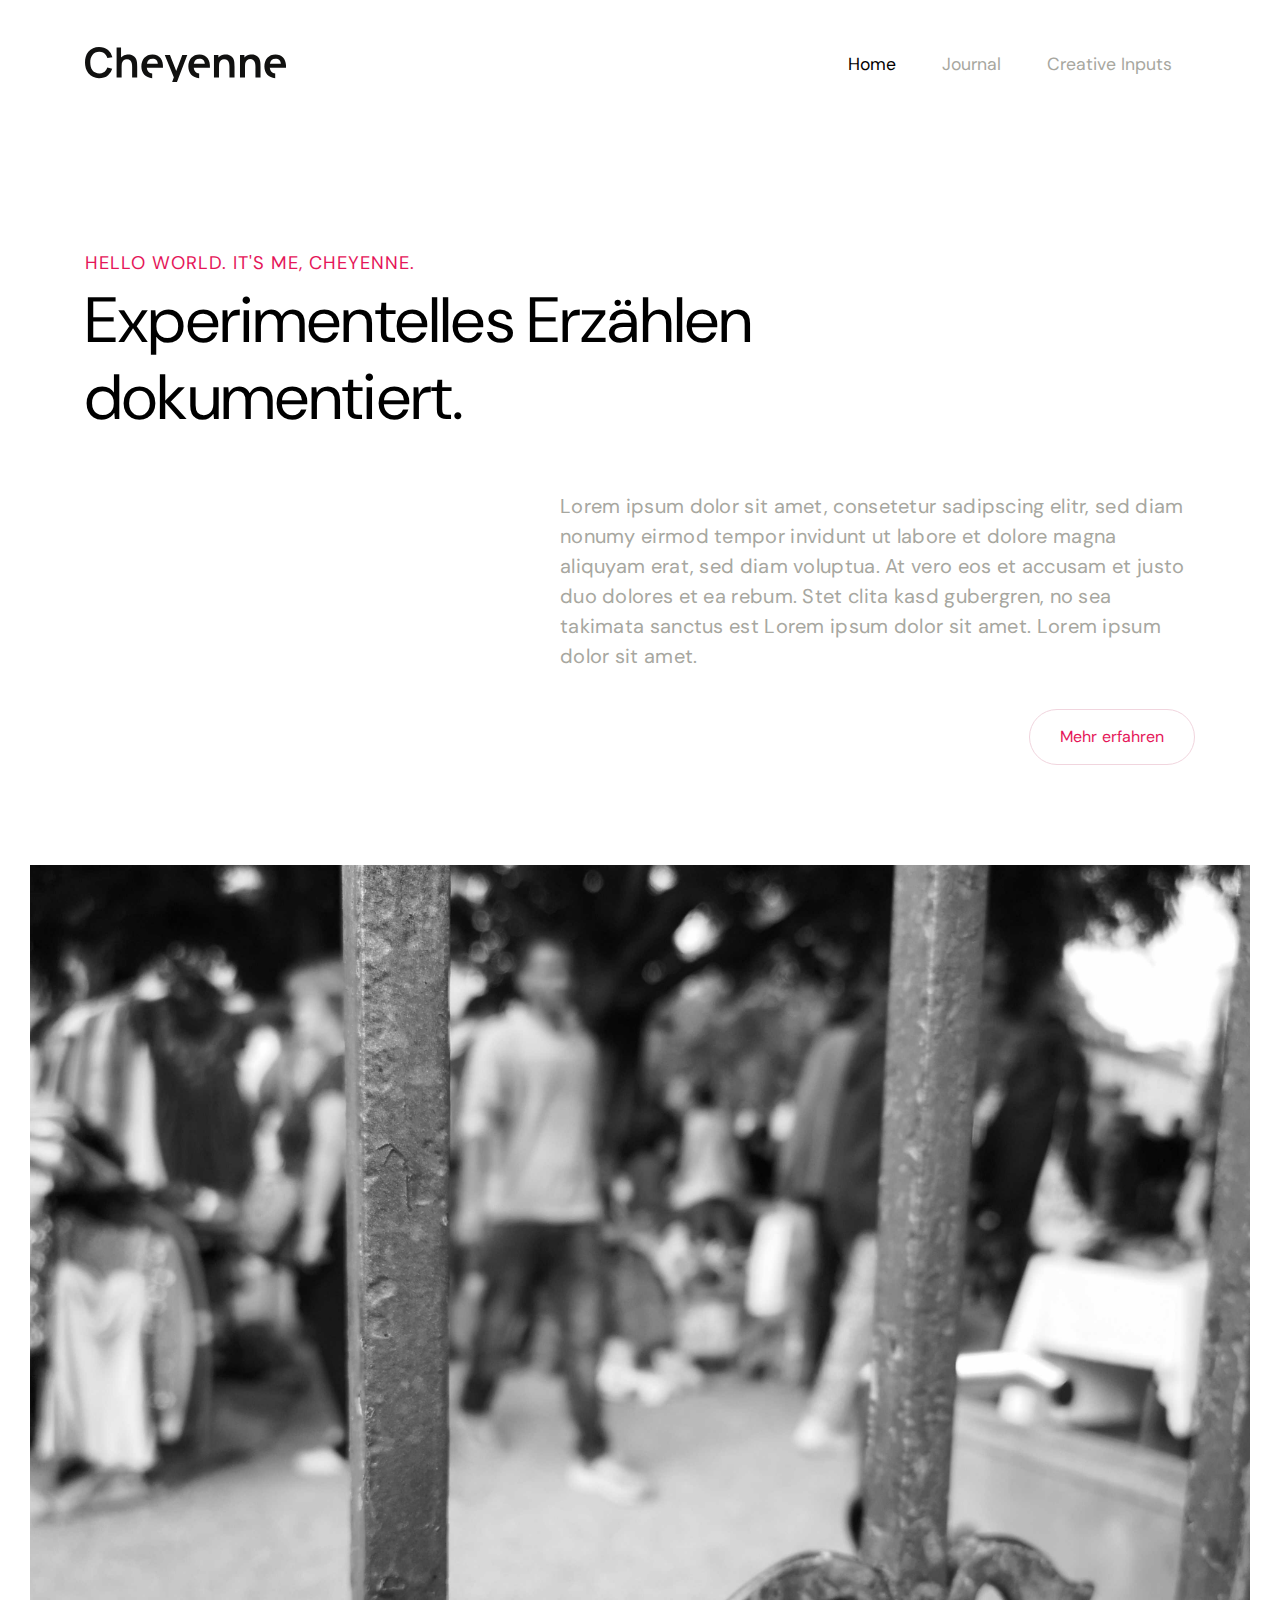
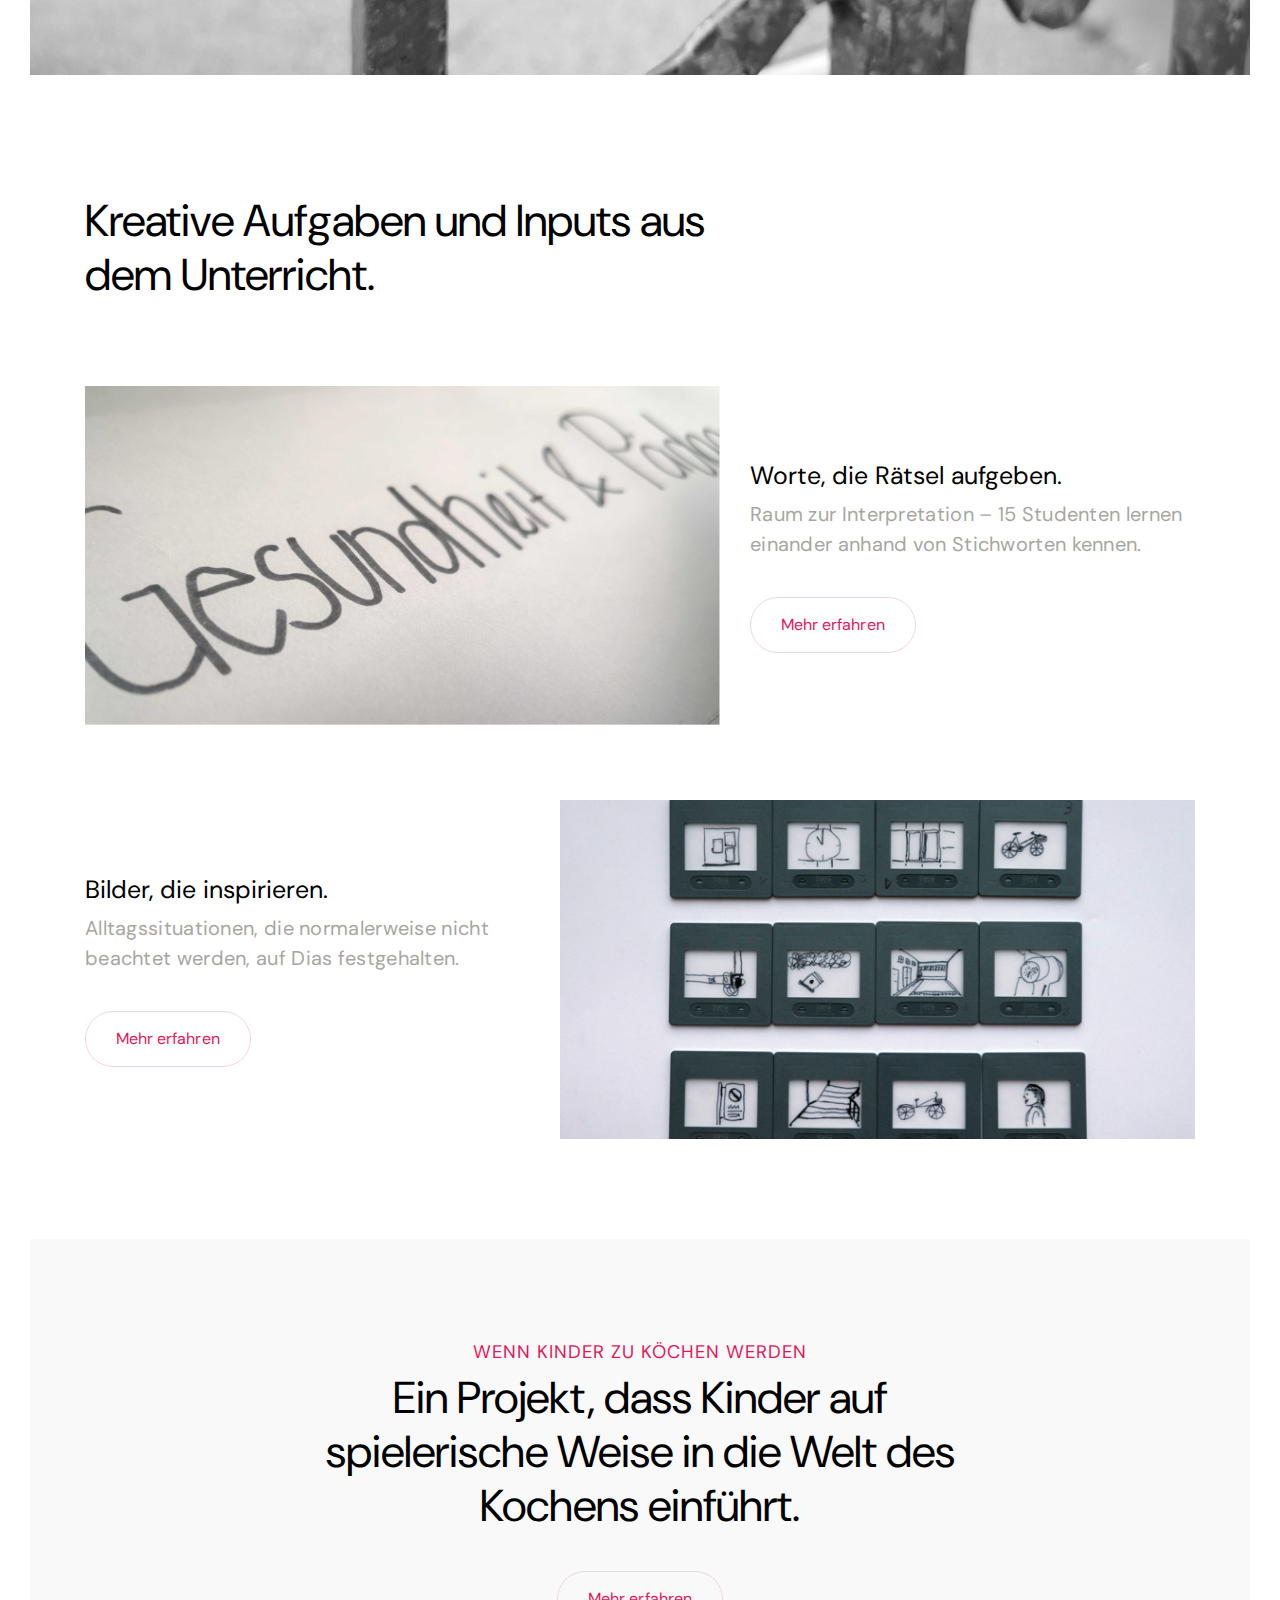
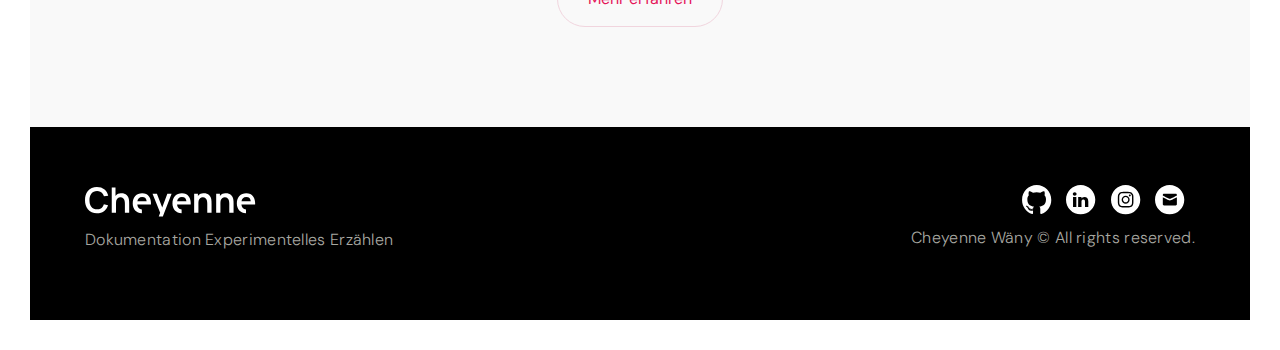
==== commit dd47d4c0: "bilder" ====
--- a/docs/index.html
+++ b/docs/index.html
@@ -79,7 +79,7 @@
         <div class="container">
           <div class="row blog">
             <div class="col-sm-12 col-lg-7">
-              <img src="img/placeholer.jpg" class="small img-fluid w-100">
+              <img src="img/worte_prev.jpg" class="small img-fluid w-100">
             </div>
             <div class="col-sm-12 col-lg-5">
               <div class="blog-preview">
@@ -198,7 +198,7 @@
                     </g>
                   </svg>
                 </a>
-                <a href="mailto:ch.waeny@gmx.ch" target="_blank">
+                <a href="mailto:ch.waeny@gmail.com" target="_blank">
                   <?xml version="1.0" encoding="UTF-8"?>
                   <svg viewBox="0 0 27 27" version="1.1" xmlns="http://www.w3.org/2000/svg" xmlns:xlink="http://www.w3.org/1999/xlink">
                     <g id="Page-1" stroke="none" stroke-width="1" fill="none" fill-rule="evenodd">
@@ -228,6 +228,18 @@
     <script src="https://code.jquery.com/jquery-3.4.1.slim.min.js" integrity="sha384-J6qa4849blE2+poT4WnyKhv5vZF5SrPo0iEjwBvKU7imGFAV0wwj1yYfoRSJoZ+n" crossorigin="anonymous"></script>
     <script src="https://cdn.jsdelivr.net/npm/popper.js@1.16.0/dist/umd/popper.min.js" integrity="sha384-Q6E9RHvbIyZFJoft+2mJbHaEWldlvI9IOYy5n3zV9zzTtmI3UksdQRVvoxMfooAo" crossorigin="anonymous"></script>
     <script src="https://stackpath.bootstrapcdn.com/bootstrap/4.4.1/js/bootstrap.min.js" integrity="sha384-wfSDF2E50Y2D1uUdj0O3uMBJnjuUD4Ih7YwaYd1iqfktj0Uod8GCExl3Og8ifwB6" crossorigin="anonymous"></script>
+    <script>
+    var prevScrollpos = window.pageYOffset;
+    window.onscroll = function() {
+    var currentScrollPos = window.pageYOffset;
+    if (prevScrollpos > currentScrollPos) {
+      document.getElementById("header").style.top = "0";
+    } else {
+      document.getElementById("header").style.top = "-127px";
+    }
+    prevScrollpos = currentScrollPos;
+    }
+    </script>
   </div>
 </body>
 </html>
--- a/docs/styles/main.css
+++ b/docs/styles/main.css
@@ -1,4 +1,5 @@
 @import url('https://fonts.googleapis.com/css?family=DM+Sans:400,400i,500,700&display=swap');
+@import url('https://fonts.googleapis.com/css?family=DM+Serif+Display:400i&display=swap&subset=latin-ext');
 
 html {
   scroll-behavior: smooth;
@@ -11,6 +12,11 @@
 }
 
 ::selection {
+  color: white;
+  background: #E51659;
+}
+
+::-webkit-selection, ::-moz-selection {
   color: white;
   background: #E51659;
 }
@@ -47,8 +53,11 @@
   /*height: 117px;*/
   line-height: 117px;
   background: white;
-  transition: top 0.3s;
-  /*box-shadow: 0 2px 50px 0 rgba(100,111,121,.11);*/
+  transition: .3s all ease-in-out;
+    transition-property: all;
+    transition-duration: 0.3s;
+    transition-timing-function: ease-in-out;
+    transition-delay: 0s;
 }
 
 #navbarNav{
@@ -314,12 +323,22 @@
 p {
   font-family: 'DM Sans', sans-serif;
   font-weight: 400;
-  font-size: 1.25rem;
+  font-size: 1.15rem;
   color: #A7A7A0;
   letter-spacing: 0.3px;
   line-height: 1.5;
 }
 
+@media (min-width: 992px){
+  p {
+    font-family: 'DM Sans', sans-serif;
+    font-weight: 400;
+    font-size: 1.25rem;
+    color: #A7A7A0;
+    letter-spacing: 0.3px;
+    line-height: 1.5;
+  }
+}
 
 img.home {
   display: 100%;
@@ -840,7 +859,41 @@
   margin-bottom: 0;
 }
 
-/*.navbar-toggler-icon-close {
-  background-image: url('../img/nav-close.svg');
-  background-size: 100% 100%;
-}*/
+.carousel-control-next-icon {
+  background-image: url(../img/car-right.svg);
+  width: 40px;
+  height: 40px;
+}
+
+.carousel-control-prev-icon {
+  background-image: url(../img/car-left.svg);
+  width: 40px;
+  height: 40px;
+}
+
+#carouselExampleControls {
+  margin-bottom: 1.1rem;
+}
+
+.commText {
+  font-family: 'DM Sans', sans-serif;
+  font-weight: 300;
+  font-style: italic;
+  font-size: 1.25rem;
+  color: #868686;
+  letter-spacing: 0.3px;
+  line-height: 1.5;
+}
+
+video:focus{
+  outline: none;
+}
+
+iframe #innerdocbody {
+  font-size: 16px;
+  line-height: 20px;
+}
+
+.edupadFrame {
+  margin-top: 3rem;
+}
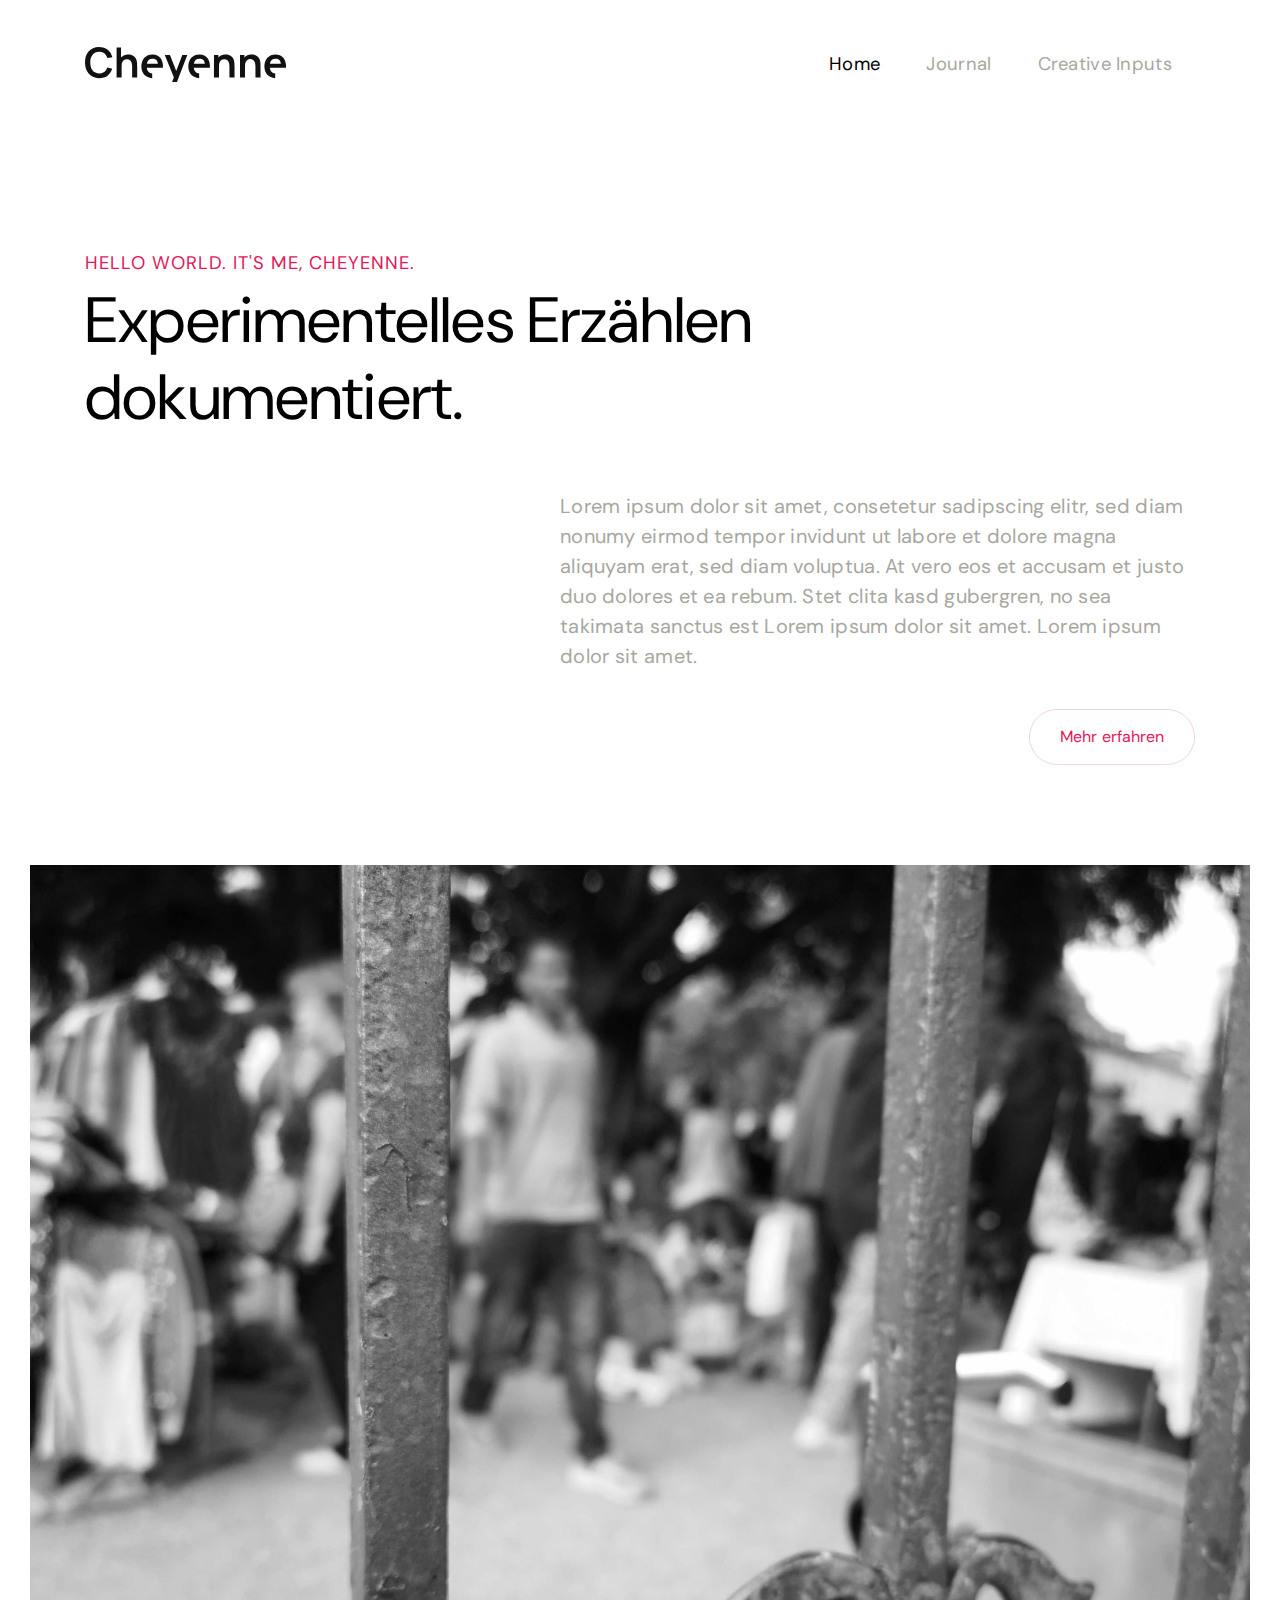
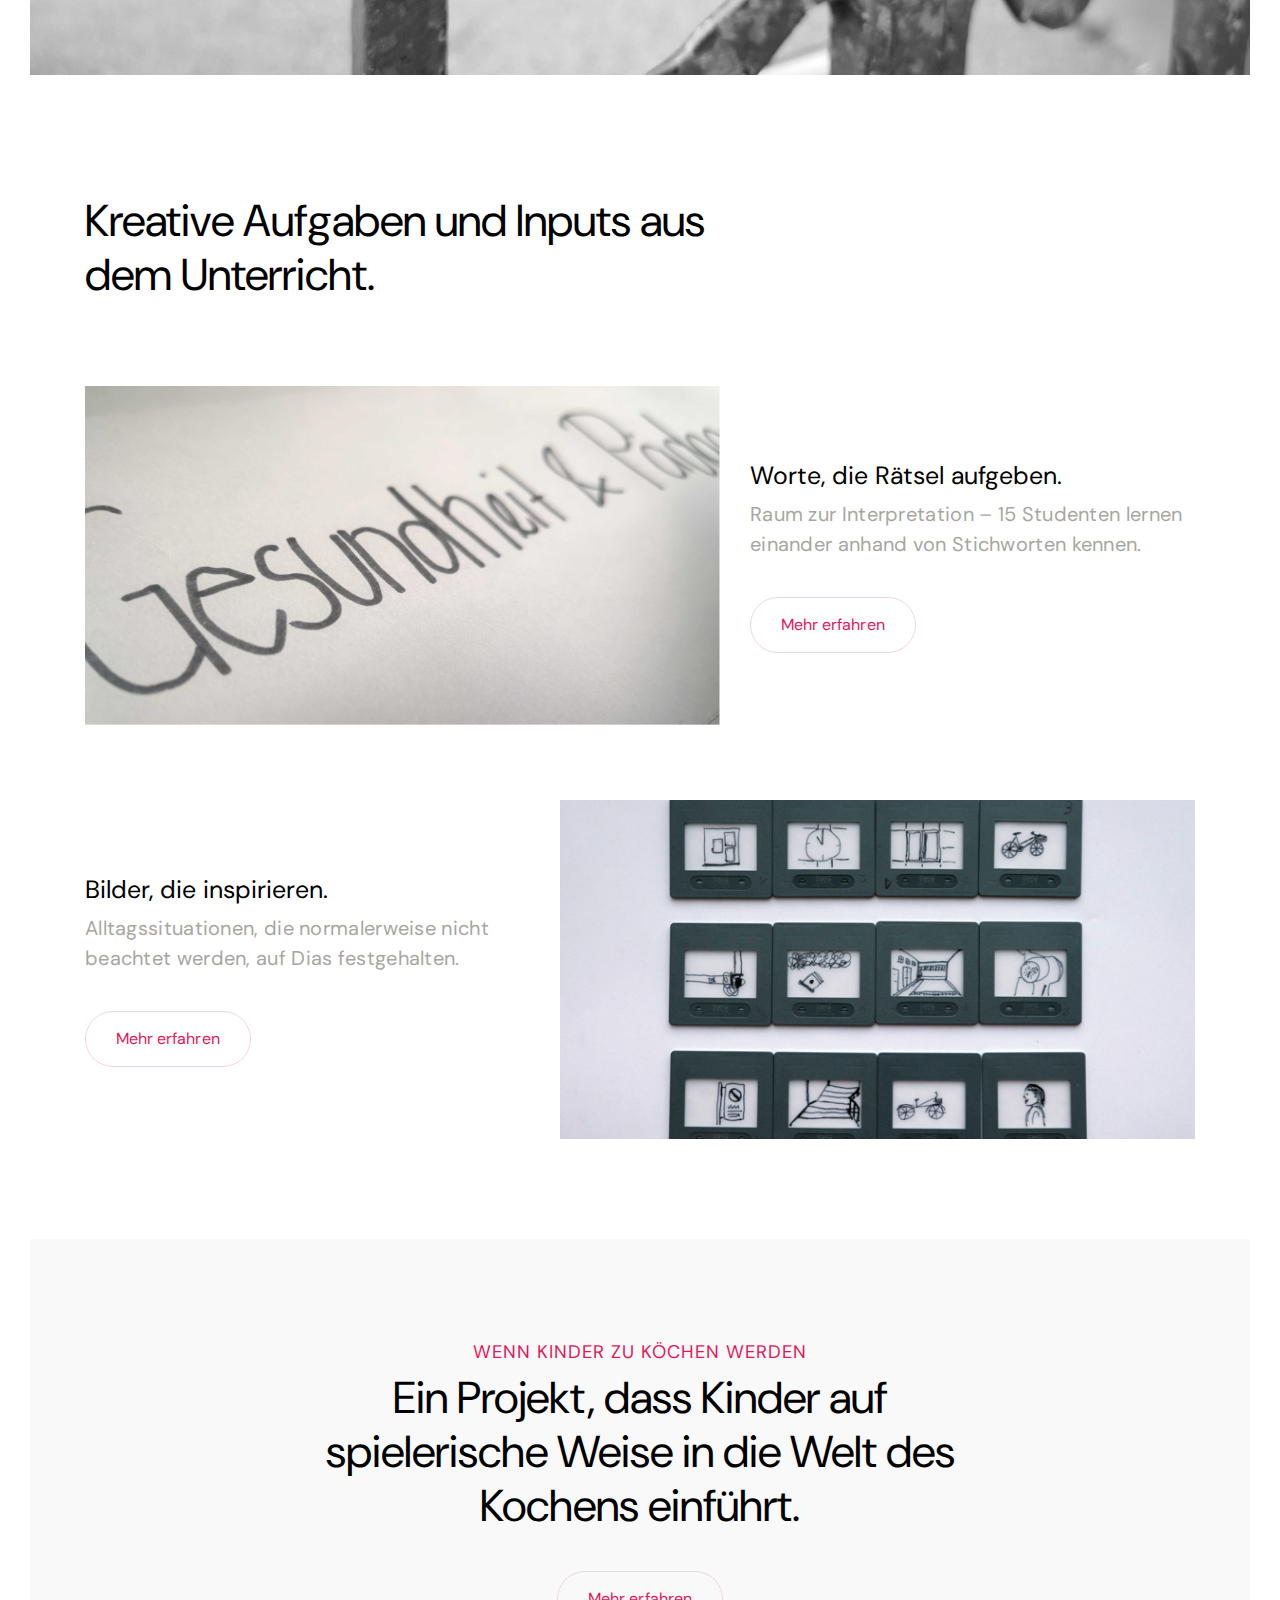
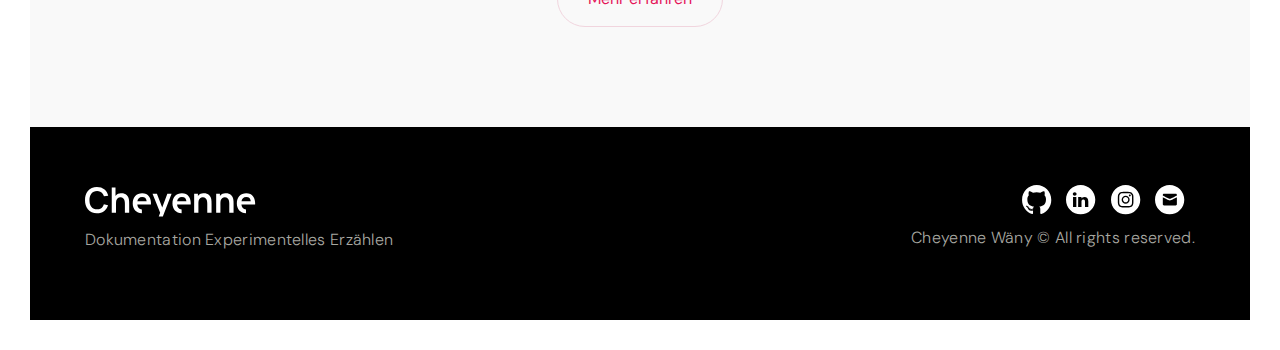
==== commit 27864e92: "content part 1" ====
--- a/docs/index.html
+++ b/docs/index.html
@@ -228,7 +228,7 @@
     <script src="https://code.jquery.com/jquery-3.4.1.slim.min.js" integrity="sha384-J6qa4849blE2+poT4WnyKhv5vZF5SrPo0iEjwBvKU7imGFAV0wwj1yYfoRSJoZ+n" crossorigin="anonymous"></script>
     <script src="https://cdn.jsdelivr.net/npm/popper.js@1.16.0/dist/umd/popper.min.js" integrity="sha384-Q6E9RHvbIyZFJoft+2mJbHaEWldlvI9IOYy5n3zV9zzTtmI3UksdQRVvoxMfooAo" crossorigin="anonymous"></script>
     <script src="https://stackpath.bootstrapcdn.com/bootstrap/4.4.1/js/bootstrap.min.js" integrity="sha384-wfSDF2E50Y2D1uUdj0O3uMBJnjuUD4Ih7YwaYd1iqfktj0Uod8GCExl3Og8ifwB6" crossorigin="anonymous"></script>
-    <script>
+    <!--<script>
     var prevScrollpos = window.pageYOffset;
     window.onscroll = function() {
     var currentScrollPos = window.pageYOffset;
@@ -239,6 +239,24 @@
     }
     prevScrollpos = currentScrollPos;
     }
+  </script>-->
+    <script>
+    $(function () {
+var message = "Komm zurück... 😯";
+var original;
+
+$(window).focus(function() {
+if(original) {
+document.title = original;
+}
+}).blur(function() {
+var title = $('title').text();
+if(title != message) {
+original = title;
+}
+document.title = message;
+});
+});
     </script>
   </div>
 </body>
--- a/docs/styles/main.css
+++ b/docs/styles/main.css
@@ -4,6 +4,7 @@
 html {
   scroll-behavior: smooth;
   overflow-x: hidden;
+  scroll-padding-top: 127px;
 }
 
 body {
@@ -28,6 +29,16 @@
 @media (min-width: 992px){
   .siteWrapper{
     padding: 30px;
+  }
+}
+
+.navbar-nav{
+min-height: 100vh;
+}
+
+@media (min-width: 992px){
+  .navbar-nav{
+  min-height:inherit;
   }
 }
 
@@ -124,7 +135,7 @@
 @media (min-width: 992px){
   a.nav-link{
     color: #A7A7A0;
-    font-size: 1.1rem;
+    font-size: 1.15rem;
   }
 
   a.nav-link:hover{
@@ -320,7 +331,7 @@
     margin-bottom: .325rem;
   }
 
-p {
+p, li {
   font-family: 'DM Sans', sans-serif;
   font-weight: 400;
   font-size: 1.15rem;
@@ -330,7 +341,7 @@
 }
 
 @media (min-width: 992px){
-  p {
+  p, li {
     font-family: 'DM Sans', sans-serif;
     font-weight: 400;
     font-size: 1.25rem;
@@ -524,6 +535,7 @@
   font-weight: 400;
   color: #000000;
   margin: 0;
+  font-size: 1.15rem;
 
 }
 h5 .btn-symbol::after {
@@ -875,15 +887,6 @@
   margin-bottom: 1.1rem;
 }
 
-.commText {
-  font-family: 'DM Sans', sans-serif;
-  font-weight: 300;
-  font-style: italic;
-  font-size: 1.25rem;
-  color: #868686;
-  letter-spacing: 0.3px;
-  line-height: 1.5;
-}
 
 video:focus{
   outline: none;
@@ -897,3 +900,17 @@
 .edupadFrame {
   margin-top: 3rem;
 }
+
+.journalImg {
+  margin-bottom: 2.5rem;
+}
+
+.textLink {
+  color: #E51659;
+}
+
+.textLink:hover {
+  color: #E51659;
+  text-decoration: underline;
+ text-decoration-color: #F1D5DE;
+}
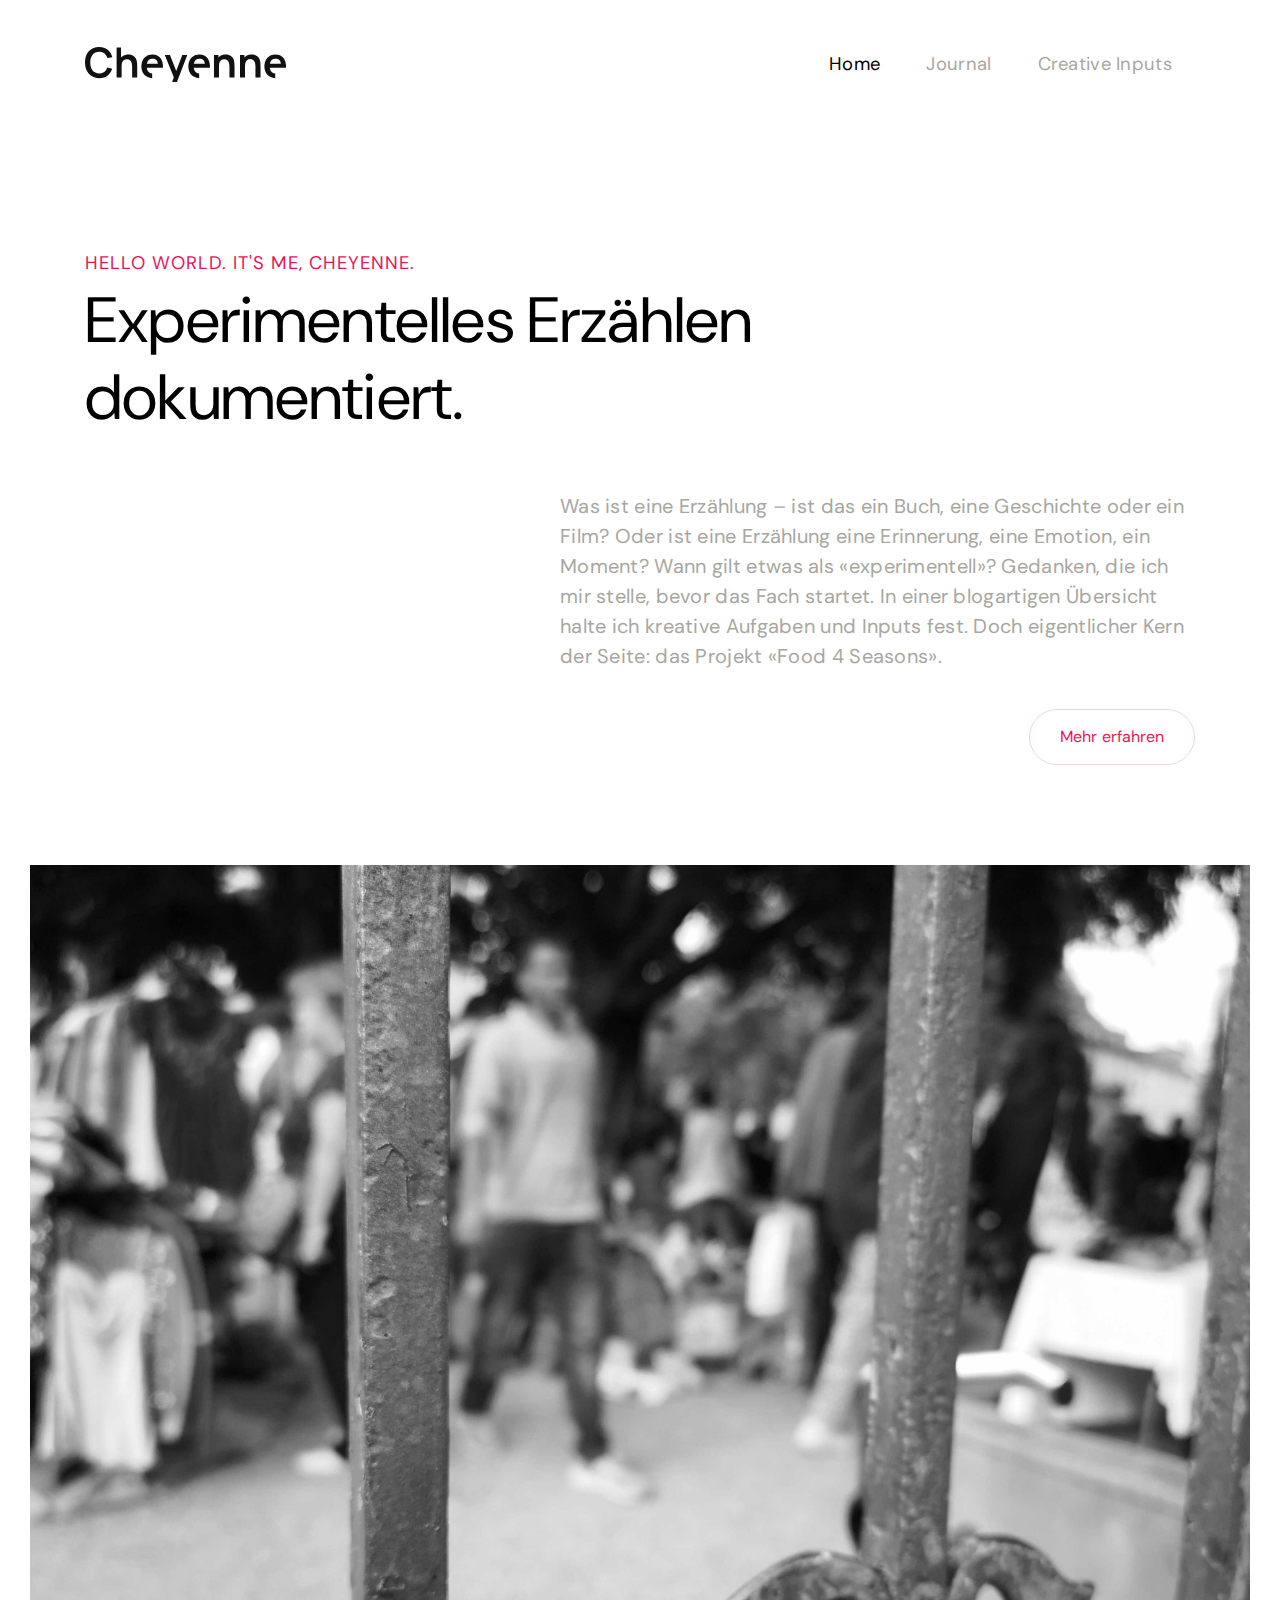
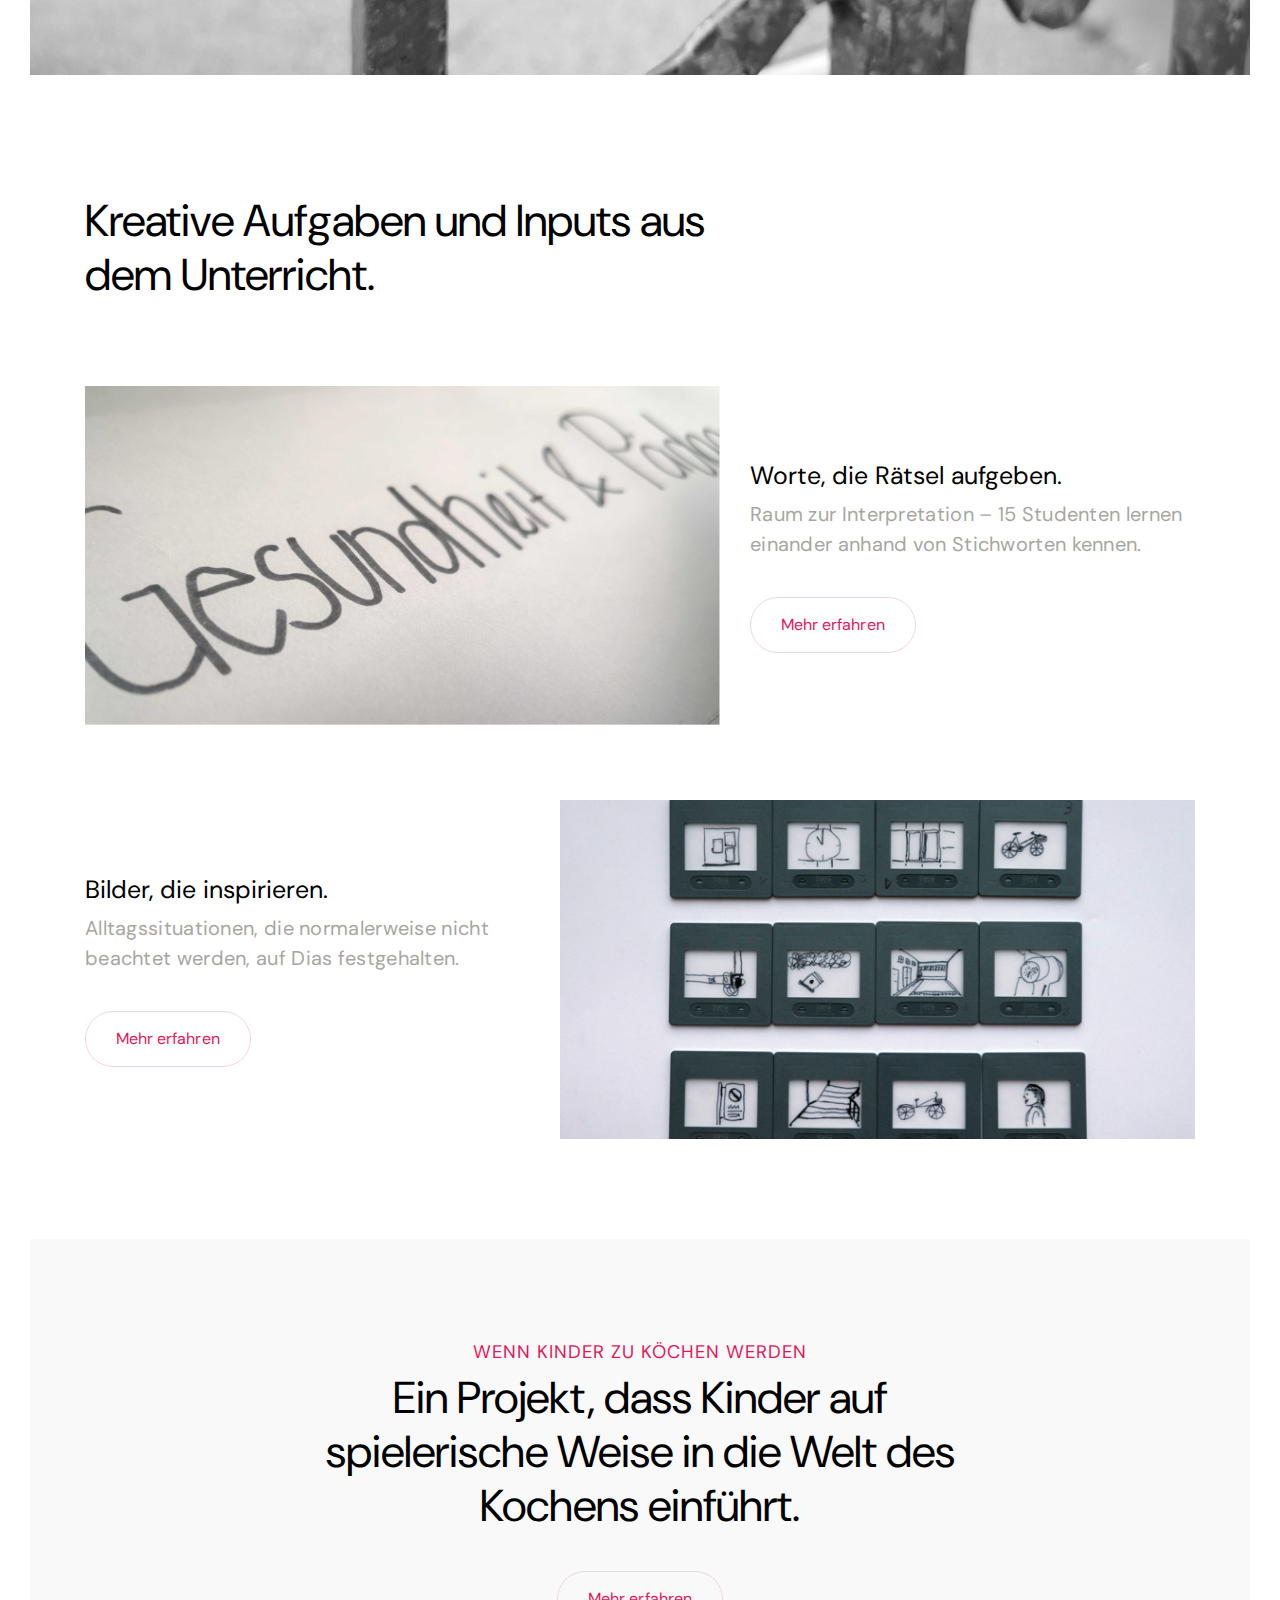
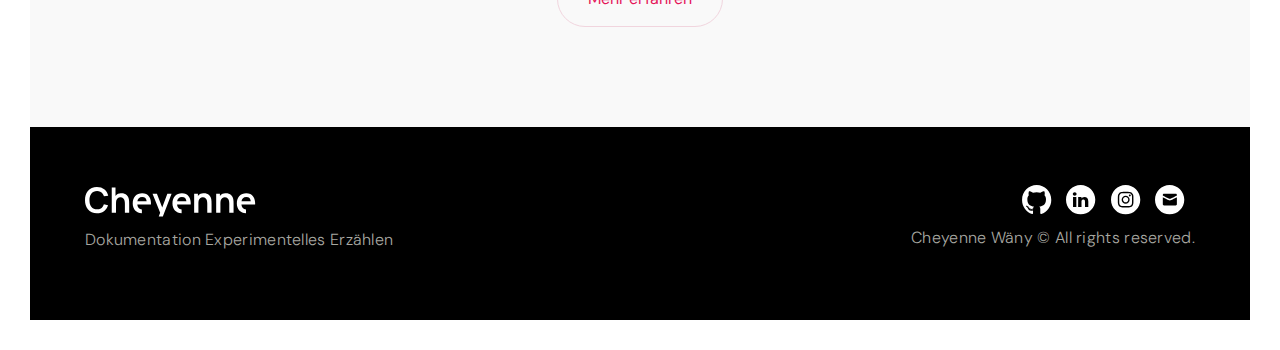
==== commit 6602cba2: "Anpassungen und letzter Teil Content" ====
--- a/docs/index.html
+++ b/docs/index.html
@@ -52,7 +52,7 @@
         <div class="container">
           <div class="row">
             <div class="col-lg-7 offset-lg-5 col-sm-12">
-              <p class="pre-text">Lorem ipsum dolor sit amet, consetetur sadipscing elitr, sed diam nonumy eirmod tempor invidunt ut labore et dolore magna aliquyam erat, sed diam voluptua. At vero eos et accusam et justo duo dolores et ea rebum. Stet clita kasd gubergren, no sea takimata sanctus est Lorem ipsum dolor sit amet. Lorem ipsum dolor sit amet.</p>
+              <p class="pre-text">Was ist eine Erzählung – ist das ein Buch, eine Geschichte oder ein Film? Oder ist eine Erzählung eine Erinnerung, eine Emotion, ein Moment? Wann gilt etwas als «experimentell»? Gedanken, die ich mir stelle, bevor das Fach startet. In einer blogartigen Übersicht halte ich kreative Aufgaben und Inputs fest. Doch eigentlicher Kern der Seite: das Projekt «Food 4 Seasons».</p>
               <div class="buttonsWrap">
                 <a class="secondary-btn" href="#content"> Mehr erfahren</a>
               </div>
@@ -111,7 +111,7 @@
         <div class="cta container-fluid">
           <div class="row">
             <div class="container">
-              <div class="col-lg-8 offset-lg-2 col-sm-10 offset-sm-1">
+              <div class="col-lg-8 offset-lg-2 col-sm-12">
                 <p class="top-title">Wenn Kinder zu Köchen werden</p>
                 <h2 class="second">Ein Projekt, dass Kinder auf spielerische Weise in die Welt des Kochens einführt.</h2>
                 <div class="buttonsWrap">
--- a/docs/styles/main.css
+++ b/docs/styles/main.css
@@ -14,7 +14,7 @@
 
 ::selection {
   color: white;
-  background: #E51659;
+  background: black;
 }
 
 ::-webkit-selection, ::-moz-selection {
@@ -914,3 +914,7 @@
   text-decoration: underline;
  text-decoration-color: #F1D5DE;
 }
+
+.quote {
+  font-style: italic;
+}
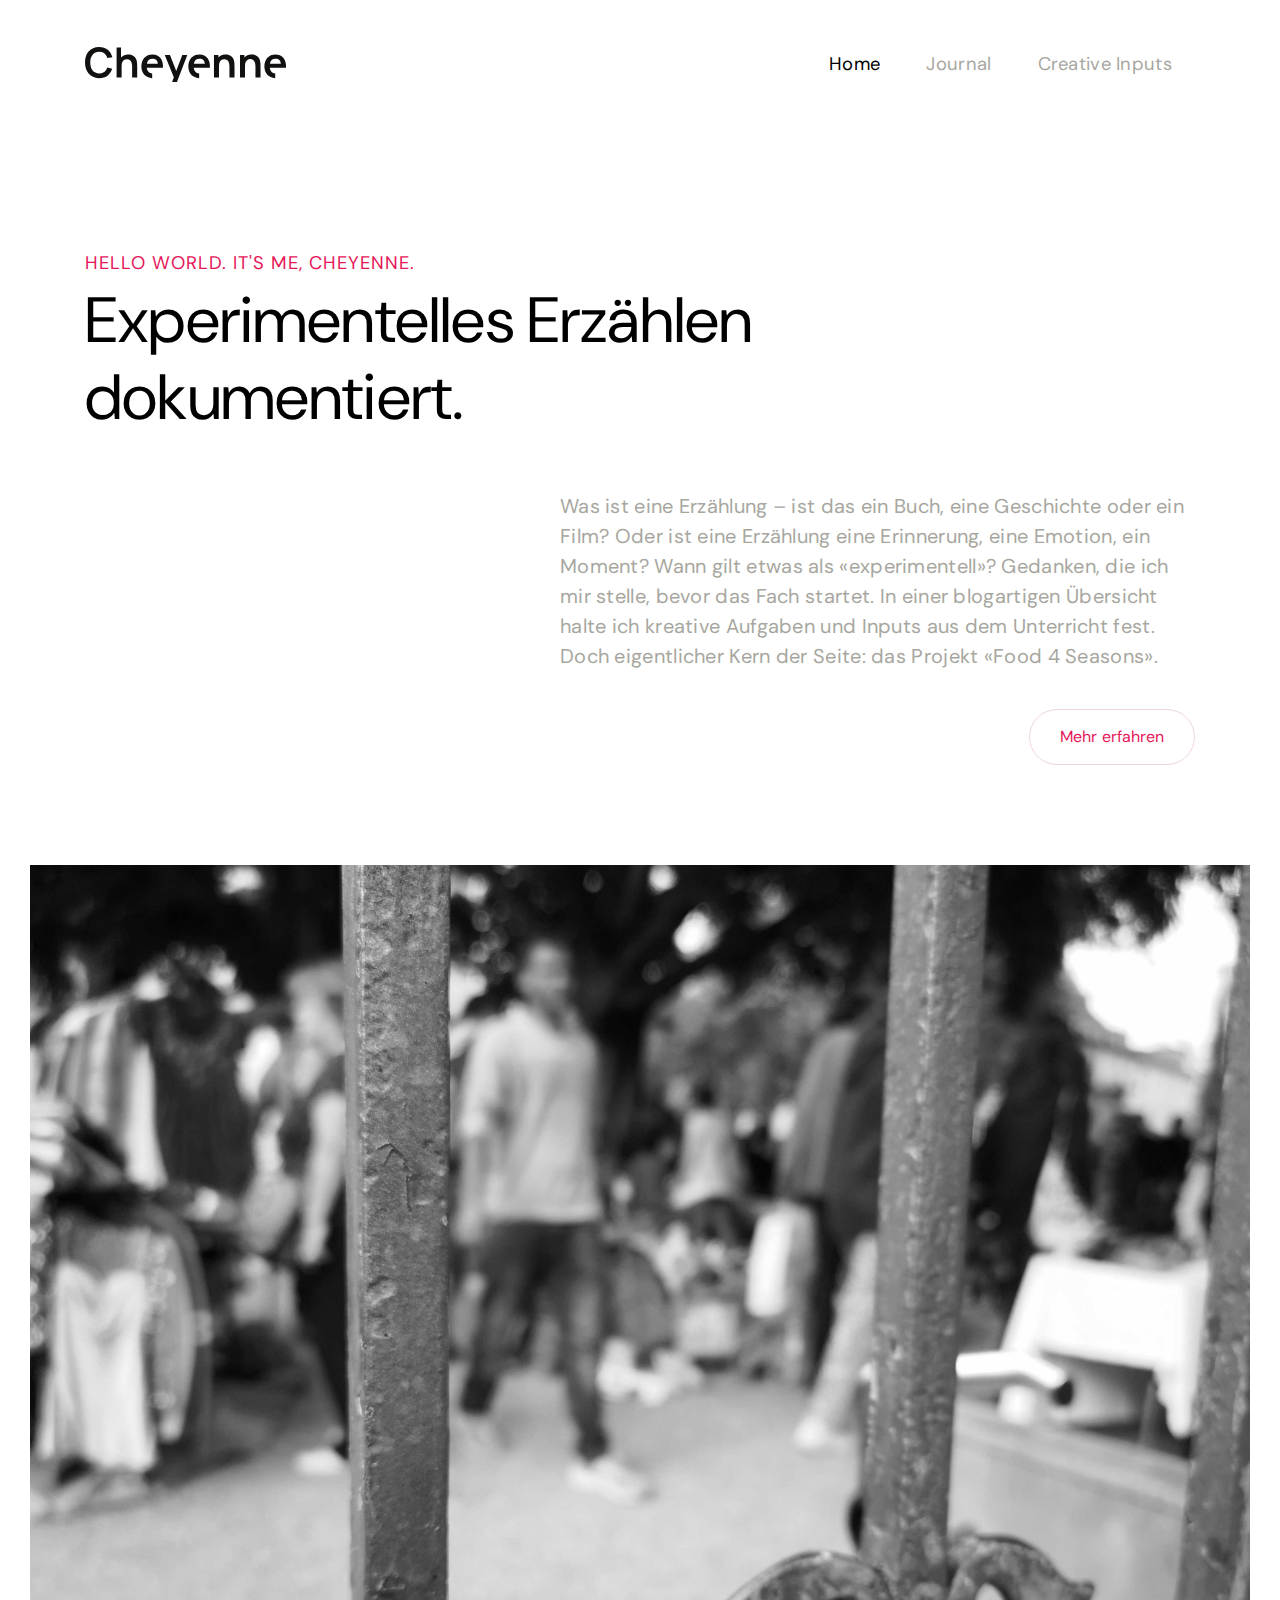
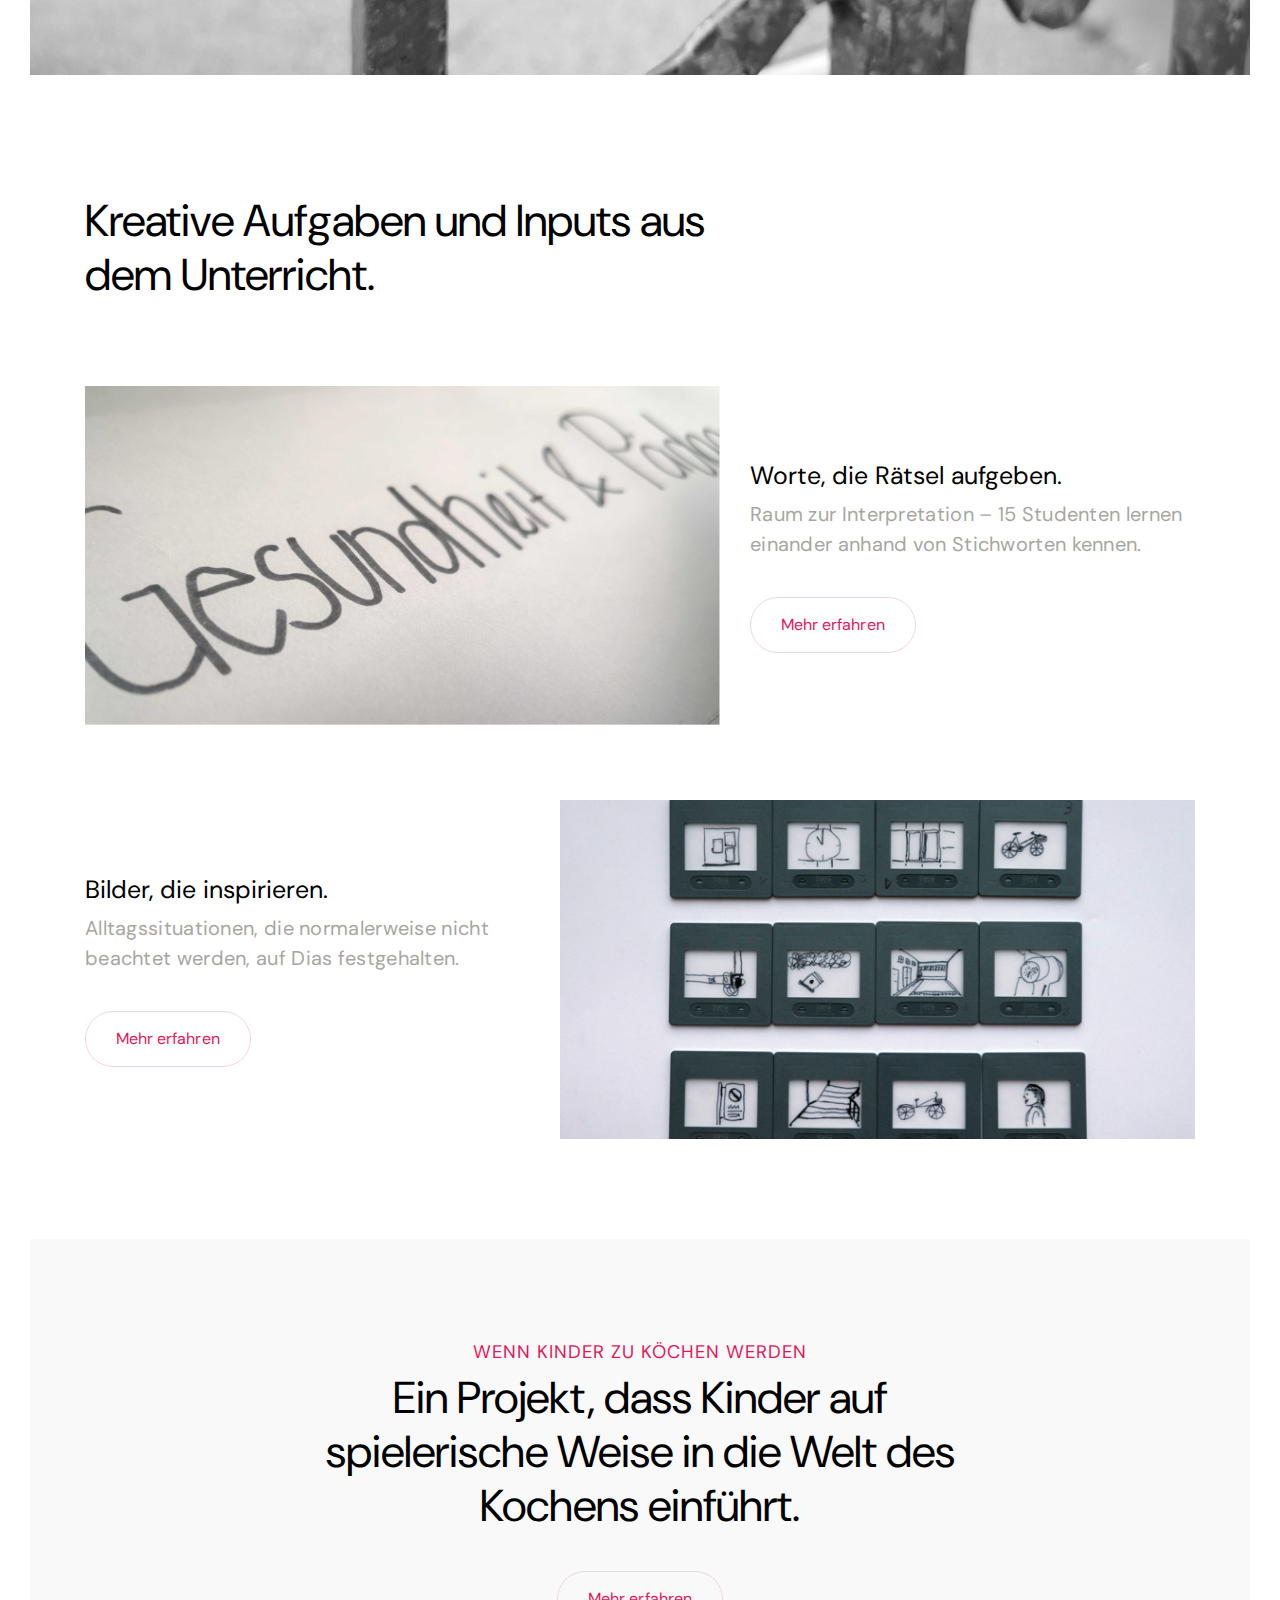
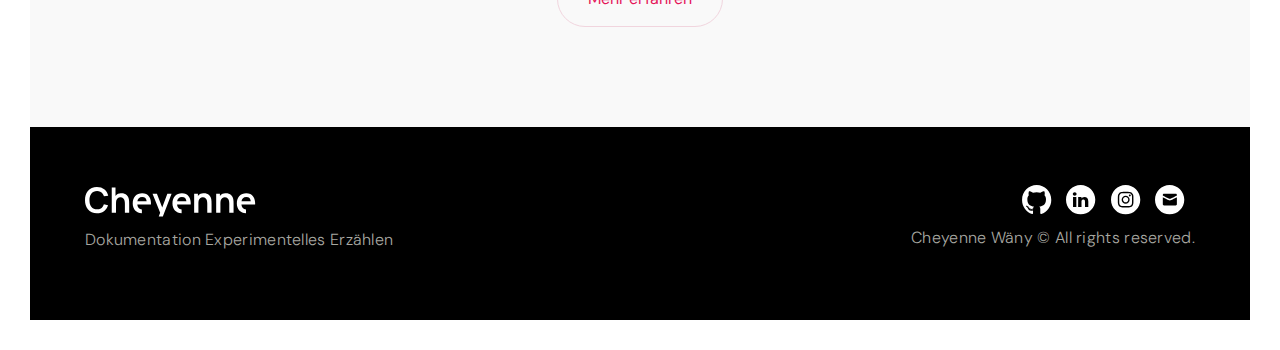
==== commit ff878d04: "changes" ====
--- a/docs/index.html
+++ b/docs/index.html
@@ -52,7 +52,7 @@
         <div class="container">
           <div class="row">
             <div class="col-lg-7 offset-lg-5 col-sm-12">
-              <p class="pre-text">Was ist eine Erzählung – ist das ein Buch, eine Geschichte oder ein Film? Oder ist eine Erzählung eine Erinnerung, eine Emotion, ein Moment? Wann gilt etwas als «experimentell»? Gedanken, die ich mir stelle, bevor das Fach startet. In einer blogartigen Übersicht halte ich kreative Aufgaben und Inputs fest. Doch eigentlicher Kern der Seite: das Projekt «Food 4 Seasons».</p>
+              <p class="pre-text">Was ist eine Erzählung – ist das ein Buch, eine Geschichte oder ein Film? Oder ist eine Erzählung eine Erinnerung, eine Emotion, ein Moment? Wann gilt etwas als «experimentell»? Gedanken, die ich mir stelle, bevor das Fach startet. In einer blogartigen Übersicht halte ich kreative Aufgaben und Inputs aus dem Unterricht fest. Doch eigentlicher Kern der Seite: das Projekt «Food 4 Seasons».</p>
               <div class="buttonsWrap">
                 <a class="secondary-btn" href="#content"> Mehr erfahren</a>
               </div>
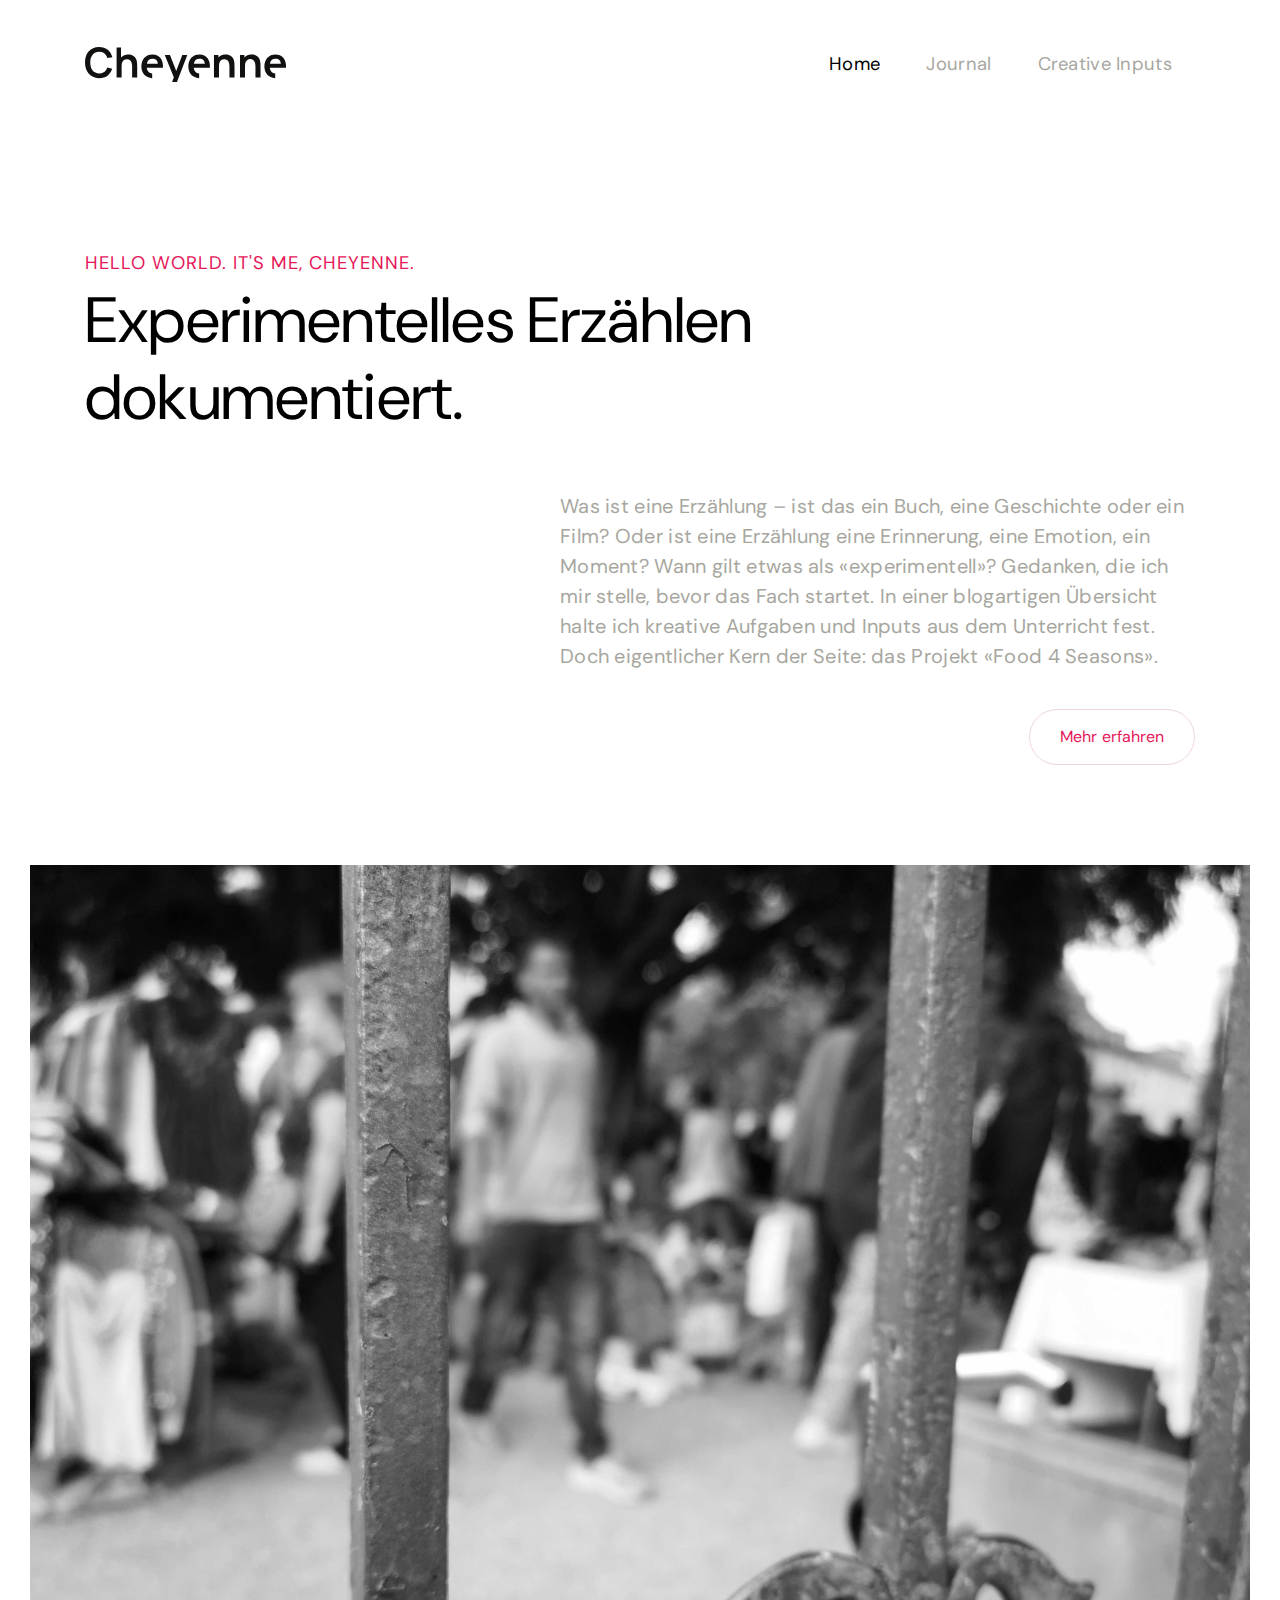
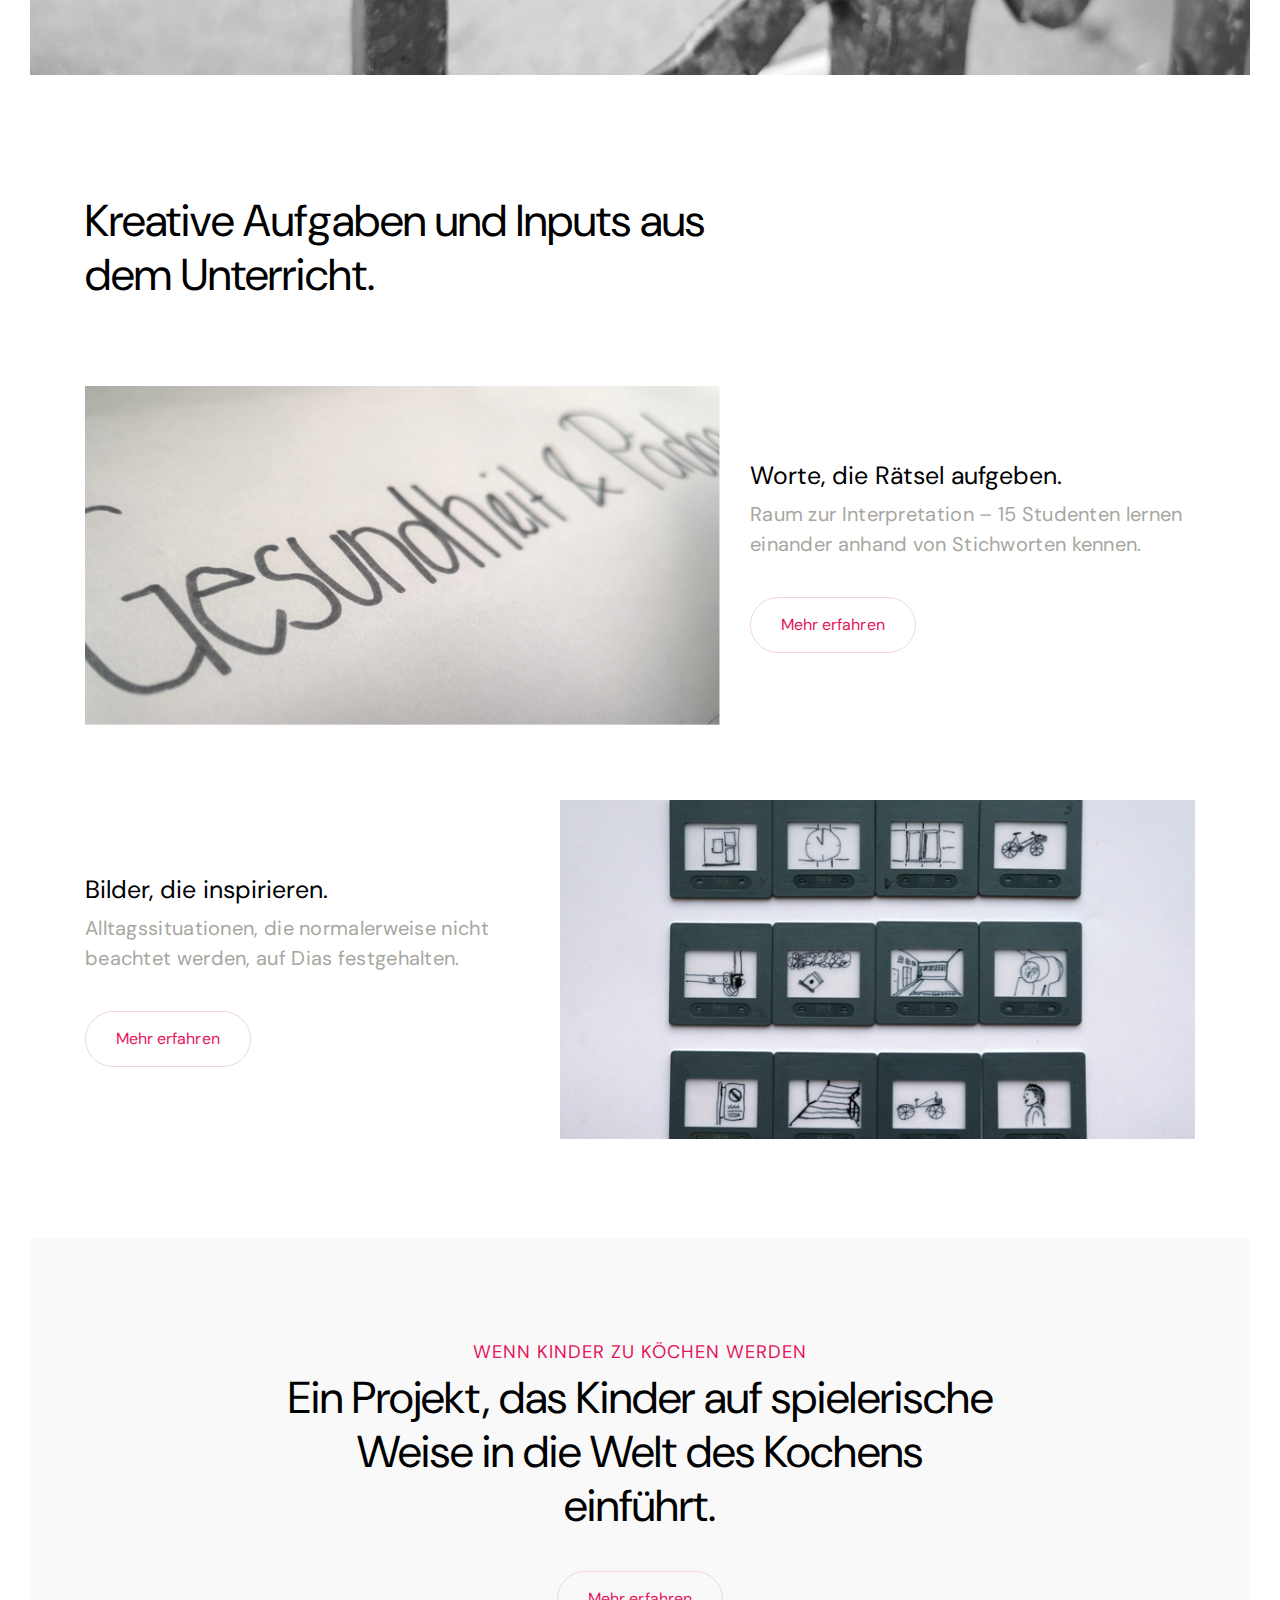
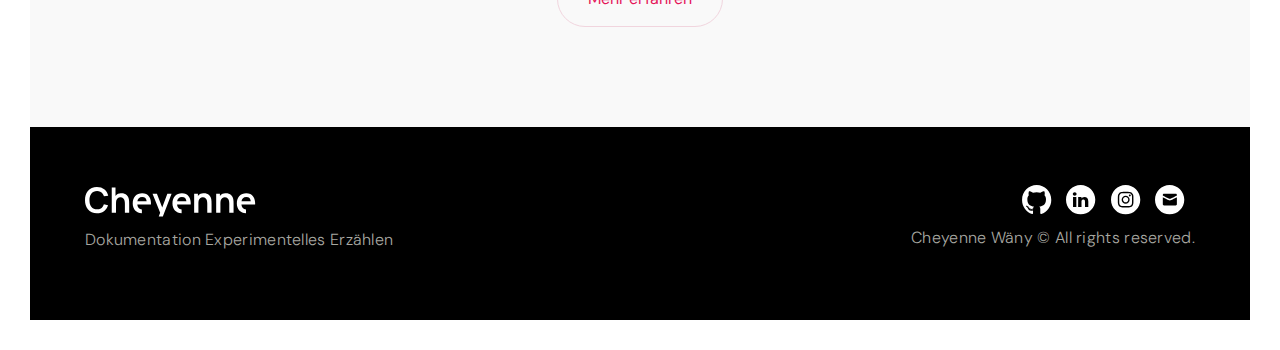
==== commit 6362c847: "text correction" ====
--- a/docs/index.html
+++ b/docs/index.html
@@ -113,7 +113,7 @@
             <div class="container">
               <div class="col-lg-8 offset-lg-2 col-sm-12">
                 <p class="top-title">Wenn Kinder zu Köchen werden</p>
-                <h2 class="second">Ein Projekt, dass Kinder auf spielerische Weise in die Welt des Kochens einführt.</h2>
+                <h2 class="second">Ein Projekt, das Kinder auf spielerische Weise in die Welt des Kochens einführt.</h2>
                 <div class="buttonsWrap">
                   <a class="primary-btn" href="journal.html">Mehr erfahren</a>
                 </div>
